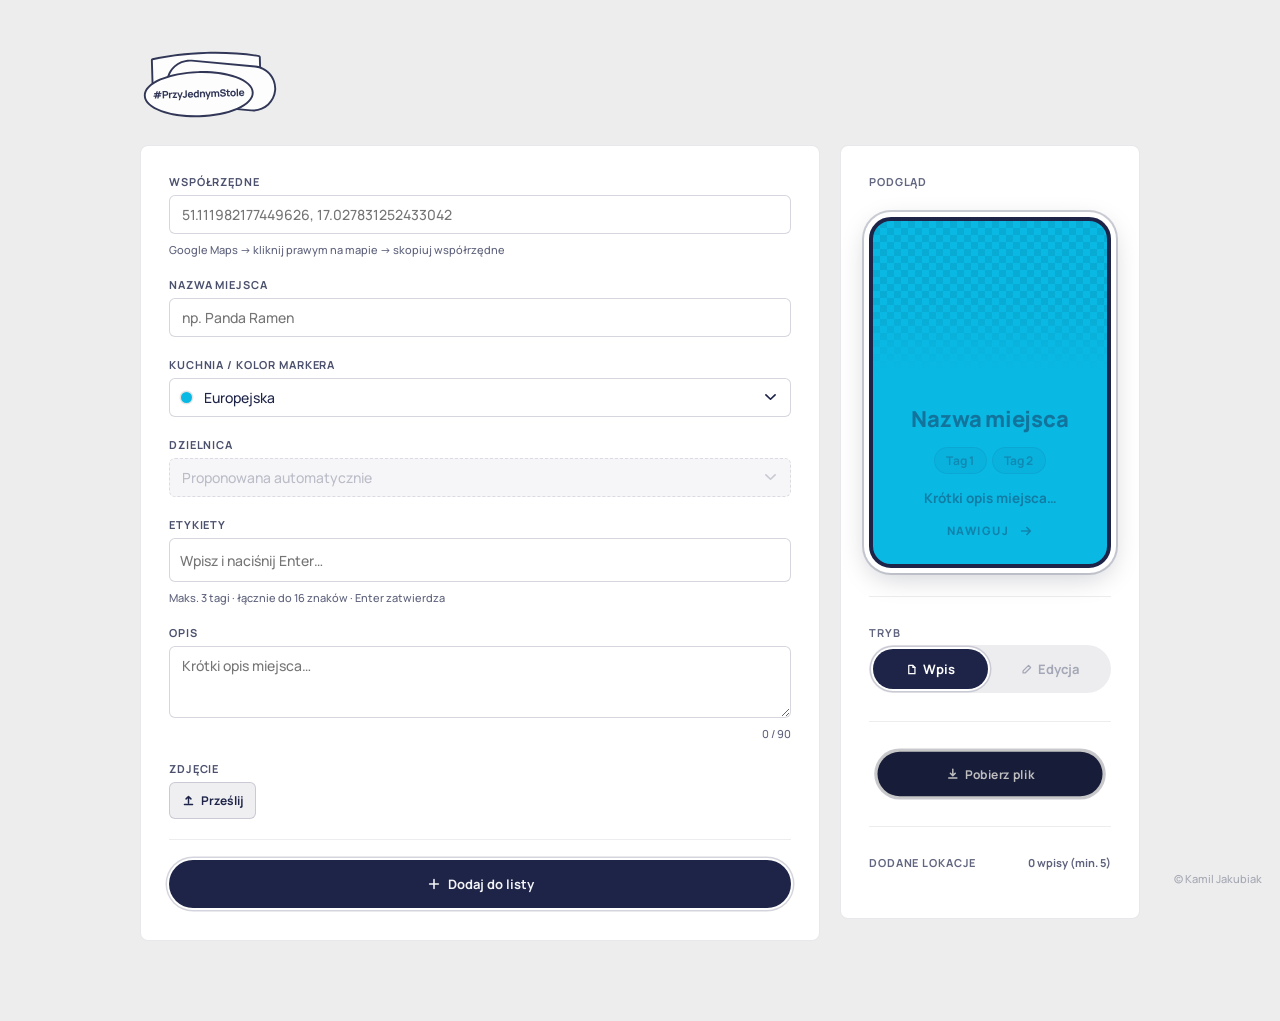
==== form/index.html @ 9a4df2ab "Add files via upload" ====
<!DOCTYPE html>
<html lang="pl">
<head>
  <meta charset="UTF-8">
  <meta name="viewport" content="width=device-width, initial-scale=1.0">
  <title>Dodaj lokalizację</title>
  <link rel="preconnect" href="https://fonts.googleapis.com">
  <link rel="preconnect" href="https://fonts.gstatic.com" crossorigin>
  <link href="https://fonts.googleapis.com/css2?family=Manrope:wght@400;500;700;800&display=swap" rel="stylesheet">
  <link rel="stylesheet" href="../site/css/buttons.css">
  <link rel="stylesheet" href="css/form.css">
</head>
<body>

<header class="page-header">
  <img src="../assets/Asset 12.svg" class="page-logo" alt="#PrzyJednymStole">
</header>

<div class="layout">

  <!-- Form -->
  <div class="card card-form">

    <!-- Coords (single field, Google Maps paste) -->
    <div class="field">
      <label>Współrzędne</label>
      <input type="text" id="f-coords" placeholder="51.111982177449626, 17.027831252433042" autocomplete="off">
      <span class="hint">Google Maps → kliknij prawym na mapie → skopiuj współrzędne</span>
    </div>

    <!-- Title -->
    <div class="field">
      <label>Nazwa miejsca</label>
      <input type="text" id="f-title" placeholder="np. Panda Ramen">
    </div>

    <!-- Cuisine -->
    <div class="field">
      <label>Kuchnia / kolor markera</label>
      <div class="cuisine-select-wrap">
        <span class="cuisine-swatch" id="cuisine-swatch"></span>
        <select id="f-cuisine">
          <option value="EU">Europejska</option>
          <option value="EA">Azjatycka</option>
          <option value="IN">Indyjska</option>
          <option value="LA">Latynoska</option>
          <option value="ME">Arabska</option>
          <option value="AF">Afrykańska</option>
        </select>
      </div>
    </div>

    <!-- District (auto-detected, then overridable) -->
    <div class="field">
      <label>Dzielnica</label>
      <select id="district-display" disabled>
        <option value="" disabled selected hidden>Proponowana automatycznie</option>
        <option value="stare_miasto">Stare Miasto</option>
        <option value="srodmiescie">Śródmieście</option>
        <option value="krzyki">Krzyki</option>
        <option value="fabryczna">Fabryczna</option>
        <option value="psie_pole">Psie Pole</option>
      </select>
    </div>

    <!-- Labels / tags -->
    <div class="field">
      <label>Etykiety</label>
      <div class="tags-wrap" id="tags-wrap">
        <input class="tags-input" id="tags-input" placeholder="Wpisz i naciśnij Enter…">
      </div>
      <span class="hint" id="tags-budget-hint">Maks. 3 tagi · łącznie do 16 znaków · Enter zatwierdza</span>
    </div>

    <!-- Description -->
    <div class="field">
      <label>Opis</label>
      <textarea id="f-details" maxlength="90" placeholder="Krótki opis miejsca…"></textarea>
      <span class="char-counter" id="char-counter">0 / 90</span>
    </div>

    <!-- Image -->
    <div class="field">
      <label>Zdjęcie</label>
      <label class="upload-label" for="f-image-file">
        <svg viewBox="0 0 16 16" fill="none" width="13" height="13" aria-hidden="true">
          <path d="M8 11V3M5 6l3-3 3 3M3 13h10" stroke="currentColor" stroke-width="1.8" stroke-linecap="round" stroke-linejoin="round"/>
        </svg>
        Prześlij
      </label>
      <input type="file" id="f-image-file" accept="image/*" style="display:none" tabindex="-1">
    </div>

    <input type="hidden" id="f-image">

    <div class="divider"></div>

    <button class="bar-btn bar-btn-wide" id="add-btn">
      <svg viewBox="0 0 16 16" fill="none" width="14" height="14" aria-hidden="true">
        <path d="M8 3v10M3 8h10" stroke="currentColor" stroke-width="1.8" stroke-linecap="round"/>
      </svg>
      Dodaj do listy
    </button>

  </div>

  <!-- Queue + Preview -->
  <div class="card card-queue">

    <!-- Live popup preview -->
    <div class="preview-section">
      <span class="queue-title">Podgląd</span>
      <div class="preview-card" id="preview-card">
        <div class="preview-img-wrap">
          <img id="preview-img" class="preview-img-el" src="" alt="" style="display:none">
          <div class="preview-img-ph" id="preview-img-ph"></div>
        </div>
        <div class="preview-body">
          <div class="preview-title" id="preview-title">Nazwa miejsca</div>
          <div class="preview-labels" id="preview-labels"></div>
          <p class="preview-details" id="preview-details"></p>
          <a id="preview-nav" class="preview-nav" target="_blank" rel="noopener">
            Nawiguj
            <svg class="preview-nav-arrow" viewBox="0 0 16 16" fill="none" width="14" height="14" aria-hidden="true">
              <path d="M3 8h10M9 4l4 4-4 4" stroke="currentColor" stroke-width="1.8" stroke-linecap="round" stroke-linejoin="round"/>
            </svg>
          </a>
        </div>
      </div>
    </div>

    <div class="divider"></div>

    <div>
      <span class="queue-title" style="display:block;margin-bottom:5px">Tryb</span>
      <div class="mode-switch">
        <button class="mode-btn mode-btn--active" id="mode-add">
          <svg viewBox="0 0 16 16" fill="none" width="11" height="11" aria-hidden="true"><path d="M4 2h6l3 3v9H4V2z" stroke="currentColor" stroke-width="1.8" stroke-linecap="round" stroke-linejoin="round"/><path d="M10 2v3h3" stroke="currentColor" stroke-width="1.8" stroke-linecap="round" stroke-linejoin="round"/></svg>
          Wpis
        </button>
        <button class="mode-btn" id="mode-edit">
          <svg viewBox="0 0 16 16" fill="none" width="11" height="11" aria-hidden="true"><path d="M11 2l3 3-8 8H3v-3l8-8z" stroke="currentColor" stroke-width="1.8" stroke-linecap="round" stroke-linejoin="round"/></svg>
          Edycja
        </button>
      </div>
    </div>

    <div class="divider"></div>

    <button class="bar-btn bar-btn-wide bar-btn-rainbow bar-btn-disabled" id="download-btn">
      <svg viewBox="0 0 16 16" fill="none" width="14" height="14" aria-hidden="true">
        <path d="M8 2v8M5 7l3 3 3-3M3 13h10" stroke="currentColor" stroke-width="1.8" stroke-linecap="round" stroke-linejoin="round"/>
      </svg>
      Pobierz plik
    </button>

    <div class="divider"></div>

    <div style="display:flex;flex-direction:column;gap:16px;">
      <div style="display:flex;align-items:center;justify-content:space-between;gap:8px;">
        <span class="queue-title">Dodane lokacje</span>
        <span class="queue-count" id="queue-count">0 wpisów</span>
      </div>
      <div id="queue-list">
        <div id="queue-empty" style="display:none"></div>
      </div>
    </div>


  </div>

</div>

<p class="page-footer">© Kamil Jakubiak</p>

<div class="toast" id="toast"></div>

<script src="../site/js/nbspify.js"></script>
<script>

const CUISINE_COLORS = { EU: '#09b8e3', EA: '#e30615', IN: '#ff931e', LA: '#30a533', ME: '#fdcd14', AF: '#ab539a' };

const TAGS_BUDGET = 16; // total chars across all tags combined

function updateTagsBudget() {
  const hint = document.getElementById('tags-budget-hint');
  if (!hint) return;
  if (tags.length >= 3) {
    hint.textContent = 'Osiągnięto limit 3 tagów';
    return;
  }
  const used = tags.reduce((s, t) => s + t.length, 0);
  const rem  = TAGS_BUDGET - used;
  if (tags.length === 0) {
    hint.textContent = 'Maks. 3 tagi · łącznie do ' + TAGS_BUDGET + ' znaków · Enter zatwierdza';
  } else {
    hint.textContent = 'Pozostało ' + Math.max(0, rem) + ' znaków';
  }
}
const MARKER_TEXT   = { '#fdcd14': '#1e2448', '#ff931e': '#1e2448', '#09b8e3': '#1e2448', '#30a533': '#fdcd14', '#e30615': '#fdcd14', '#ab539a': '#fdcd14' };
const SECTION_LABELS = { stare_miasto: 'Stare Miasto', srodmiescie: 'Śródmieście', krzyki: 'Krzyki', fabryczna: 'Fabryczna', psie_pole: 'Psie Pole' };

const cuisineSelect = document.getElementById('f-cuisine');
const cuisineSwatch = document.getElementById('cuisine-swatch');
function updateSwatch() { cuisineSwatch.style.background = CUISINE_COLORS[cuisineSelect.value] || ''; }
cuisineSelect.addEventListener('change', () => { updateSwatch(); updatePreview(); });
updateSwatch();

function downloadFile(filename, content) {
  const blob = new Blob([content], { type: 'text/javascript;charset=utf-8' });
  const url  = URL.createObjectURL(blob);
  const a    = document.createElement('a');
  a.href     = url;
  a.download = filename;
  a.click();
  URL.revokeObjectURL(url);
}

// -- Parse "lat, lng" string → [lat, lng] or null --
function parseCoords(raw) {
  const parts = raw.trim().split(/[\s,]+/);
  if (parts.length < 2) return null;
  const lat = parseFloat(parts[0]);
  const lng = parseFloat(parts[1]);
  if (isNaN(lat) || isNaN(lng)) return null;
  if (lat < 49 || lat > 55 || lng < 14 || lng > 24) return null; // sanity check: Poland bounds
  return [lat, lng];
}

// -- Auto-detect Wrocław district from coordinates --
function detectDistrict(lat, lng) {
  if (lng < 17.010 && lat < 51.120) return 'fabryczna';
  if (lat >= 51.118)                return 'psie_pole';
  if (lat >= 51.090)                return 'stare_miasto';
  if (lat >= 51.058)                return 'srodmiescie';
  return 'krzyki';
}

// -- Live coords → district display + nav preview --
const coordsInput     = document.getElementById('f-coords');
const districtDisplay = document.getElementById('district-display');
const titleInput      = document.getElementById('f-title');
const imageInput      = document.getElementById('f-image');
const imgFileInput    = document.getElementById('f-image-file');

coordsInput.addEventListener('input', () => {
  const coords = parseCoords(coordsInput.value);
  if (coords) {
    const [lat, lng] = coords;
    districtDisplay.value    = detectDistrict(lat, lng);
    districtDisplay.disabled = false;
  } else {
    districtDisplay.value    = '';
    districtDisplay.disabled = true;
  }
  updatePreview();
});

// -- Image: file upload → resize → preview card --
function setImage(src) {
  imageInput.value = src;
  updatePreview();
}

imgFileInput.addEventListener('change', () => {
  const file = imgFileInput.files[0];
  if (!file) return;
  const objUrl = URL.createObjectURL(file);
  const img = new Image();
  img.onload = () => {
    const MAX_W = 600, MAX_H = 400;
    let w = img.width, h = img.height;
    const ratio = Math.min(MAX_W / w, MAX_H / h, 1);
    w = Math.round(w * ratio);
    h = Math.round(h * ratio);
    const canvas = document.createElement('canvas');
    canvas.width = w; canvas.height = h;
    canvas.getContext('2d').drawImage(img, 0, 0, w, h);
    URL.revokeObjectURL(objUrl);
    setImage(canvas.toDataURL('image/jpeg', 0.72));
  };
  img.src = objUrl;
});

// -- Live popup card preview --
function updatePreview() {
  const card      = document.getElementById('preview-card');
  const src       = imageInput.value;
  const titleText = titleInput.value.trim();
  const detText   = detailsEl.value.trim();

  // Apply cuisine card colors (matches map.js openPopup logic)
  const cardColor = CUISINE_COLORS[cuisineSelect.value] || '#ffffff';
  const cardText  = MARKER_TEXT[cardColor] || '#1e2448';
  const r = parseInt(cardColor.slice(1, 3), 16);
  const g = parseInt(cardColor.slice(3, 5), 16);
  const b = parseInt(cardColor.slice(5, 7), 16);
  card.style.setProperty('--card-color',     cardColor);
  card.style.setProperty('--card-color-rgb', `${r},${g},${b}`);
  card.style.setProperty('--card-text',      cardText);

  // Image / placeholder
  const imgEl = document.getElementById('preview-img');
  const phEl  = document.getElementById('preview-img-ph');
  if (src) {
    imgEl.src = src;
    imgEl.style.display = '';
    phEl.style.display  = 'none';
  } else {
    imgEl.src = '';
    imgEl.style.display = 'none';
    phEl.style.display  = '';
  }

  // Title
  const titleEl = document.getElementById('preview-title');
  titleEl.textContent   = titleText ? nbspify(titleText) : 'Nazwa miejsca';
  titleEl.style.opacity = titleText ? '1' : '0.45';

  // Description
  const detEl = document.getElementById('preview-details');
  detEl.textContent   = detText ? nbspify(detText) : 'Krótki opis miejsca…';
  detEl.style.opacity = detText ? '1' : '0.4';

  // Labels — real tags or placeholder chips
  const labelsEl = document.getElementById('preview-labels');
  labelsEl.innerHTML = '';
  updateTagsBudget();
  if (tags.length > 0) {
    tags.forEach(t => {
      const chip = document.createElement('span');
      chip.className = 'preview-label';
      chip.textContent = t;
      labelsEl.appendChild(chip);
    });
  } else {
    ['Tag 1', 'Tag 2'].forEach(t => {
      const chip = document.createElement('span');
      chip.className = 'preview-label preview-label-ph';
      chip.textContent = t;
      labelsEl.appendChild(chip);
    });
  }

  // Nawiguj link — active only when coords are valid
  const navEl  = document.getElementById('preview-nav');
  const coords = parseCoords(coordsInput.value);
  if (coords) {
    navEl.href = 'https://www.google.com/maps/dir/?api=1&destination=' + coords[0] + ',' + coords[1];
    navEl.classList.add('active');
  } else {
    navEl.removeAttribute('href');
    navEl.classList.remove('active');
  }
}

// -- Opis character counter --
const detailsEl = document.getElementById('f-details');
const counterEl = document.getElementById('char-counter');

detailsEl.addEventListener('input', () => {
  const len = detailsEl.value.length;
  counterEl.textContent = len + ' / 90';
  counterEl.className = 'char-counter' + (len >= 90 ? ' at-limit' : len >= 75 ? ' near-limit' : '');
  updatePreview();
});

titleInput.addEventListener('input', updatePreview);

// -- New entries added this session --
const newEntries = [];
let editingIndex = null;
let mode = 'add';

document.getElementById('mode-add').addEventListener('click', () => {
  if (mode === 'add') return;
  mode = 'add';
  document.getElementById('mode-add').classList.add('mode-btn--active');
  document.getElementById('mode-edit').classList.remove('mode-btn--active');
  editingIndex = null;
  resetForm();
  renderQueue();
});

document.getElementById('mode-edit').addEventListener('click', () => {
  if (mode === 'edit') return;
  mode = 'edit';
  document.getElementById('mode-edit').classList.add('mode-btn--active');
  document.getElementById('mode-add').classList.remove('mode-btn--active');
  editingIndex = null;
  resetForm();
  renderQueue();
  if (newEntries.length > 0) loadEntryForEdit(0);
});

// -- Tags --
const tags      = [];
const tagsInput = document.getElementById('tags-input');
const tagsWrap  = document.getElementById('tags-wrap');

tagsWrap.addEventListener('click', () => tagsInput.focus());

tagsInput.addEventListener('keydown', e => {
  if ((e.key === 'Enter' || e.key === ',') && tagsInput.value.trim()) {
    e.preventDefault();
    addTag(tagsInput.value.trim().replace(/,$/, ''));
    tagsInput.value = '';
  }
  if (e.key === 'Backspace' && tagsInput.value === '' && tags.length) {
    removeTag(tags.length - 1);
  }
});

tagsInput.addEventListener('input', () => {
  if (tagsInput.value.endsWith(',') && tagsInput.value.trim().length > 1) {
    addTag(tagsInput.value.replace(/,$/, '').trim());
    tagsInput.value = '';
  }
});

function addTag(text) {
  if (!text || tags.includes(text)) return;
  if (tags.length >= 3) { showToast('Maks. 3 tagi', true); return; }
  const used = tags.reduce((s, t) => s + t.length, 0);
  if (used + text.length > TAGS_BUDGET) {
    showToast('Tag za długi – pozostało ' + Math.max(0, TAGS_BUDGET - used) + ' znaków', true);
    return;
  }
  tags.push(text);
  const chip = document.createElement('span');
  chip.className = 'tag';
  chip.innerHTML = `${escHtml(text)}<button class="tag-remove" type="button" aria-label="Usuń">×</button>`;
  chip.querySelector('.tag-remove').addEventListener('click', () => {
    const idx = tags.indexOf(text);
    if (idx !== -1) removeTag(idx);
  });
  tagsWrap.insertBefore(chip, tagsInput);
  updatePreview();
}

function removeTag(idx) {
  tags.splice(idx, 1);
  tagsWrap.querySelectorAll('.tag').forEach(el => el.remove());
  const copy = [...tags];
  tags.length = 0;
  copy.forEach(t => addTag(t));
  updatePreview();
}

// -- Add to queue --
document.getElementById('add-btn').addEventListener('click', () => {
  const title  = document.getElementById('f-title').value.trim();
  const coords = parseCoords(coordsInput.value);

  if (!title)  { showToast('Podaj nazwę miejsca', true); return; }
  if (!coords) { showToast('Podaj poprawne współrzędne', true); return; }

  const [lat, lng] = coords;
  const section    = districtDisplay.value;
  if (!section) { showToast('Wybierz dzielnicę', true); return; }

  const image = document.getElementById('f-image').value.trim();
  if (!image) { showToast('Dodaj zdjęcie miejsca', true); return; }
  const nav   = 'https://www.google.com/maps/dir/?api=1&destination=' + lat + ',' + lng;

  const entry = {
    title,
    coords: [lat, lng],
    section,
    cuisine: document.getElementById('f-cuisine').value,
    image,
    details: detailsEl.value.trim(),
    labels: [...tags],
    nav,
  };

  if (editingIndex !== null) {
    newEntries[editingIndex] = entry;
    showToast('Zaktualizowano: ' + title, false, true);
  } else if (mode === 'edit') {
    showToast('Wybierz wpis z listy', true);
    return;
  } else {
    newEntries.push(entry);
    showToast('Dodano: ' + title);
  }
  renderQueue();
  resetForm();
});

function loadEntryForEdit(i) {
  if (editingIndex === i) return;
  const e = newEntries[i];
  editingIndex = i;

  document.getElementById('f-title').value = e.title;
  coordsInput.value = e.coords[0] + ', ' + e.coords[1];
  districtDisplay.value    = e.section;
  districtDisplay.disabled = false;
  document.getElementById('f-cuisine').value = e.cuisine;
  detailsEl.value = e.details;
  const len = e.details.length;
  counterEl.textContent = len + ' / 90';
  counterEl.className = 'char-counter' + (len >= 90 ? ' at-limit' : len >= 75 ? ' near-limit' : '');

  tags.length = 0;
  tagsWrap.querySelectorAll('.tag').forEach(el => el.remove());
  e.labels.forEach(t => addTag(t));

  setImage(e.image);
  updateSwatch();
  updatePreview();
  renderQueue();
  const addBtn = document.getElementById('add-btn');
  addBtn.classList.remove('bar-btn-disabled');
  addBtn.innerHTML = '<svg viewBox="0 0 16 16" fill="none" width="14" height="14" aria-hidden="true" style="vertical-align:-2px"><path d="M11 2l3 3-8 8H3v-3l8-8z" stroke="currentColor" stroke-width="1.8" stroke-linecap="round" stroke-linejoin="round"/></svg> Zaktualizuj';
}

function renderQueue() {
  const list  = document.getElementById('queue-list');
  const empty = document.getElementById('queue-empty');
  const n = newEntries.length;
  const label = n === 1 ? 'wpis' : n < 5 ? 'wpisy' : 'wpisów';
  document.getElementById('queue-count').textContent = n < 5 ? n + ' ' + label + ' (min. 5)' : n + ' ' + label;
  document.getElementById('download-btn').classList.toggle('bar-btn-disabled', n < 5);

  list.querySelectorAll('.queue-item').forEach(el => el.remove());

  newEntries.forEach((e, i) => {
    const item = document.createElement('div');
    const selectable = mode === 'edit';
    item.className = 'queue-item'
      + (i === editingIndex ? ' queue-item--editing' : '')
      + (selectable ? ' queue-item--selectable' : '');
    item.innerHTML = `
      <span class="queue-dot" style="background:${CUISINE_COLORS[e.cuisine]}"></span>
      <div class="queue-name">${escHtml(e.title)}</div>
      <button class="queue-remove" aria-label="Usuń">×</button>
    `;
    if (selectable) {
      item.addEventListener('click', ev => {
        if (ev.target.closest('.queue-remove')) return;
        loadEntryForEdit(i);
      });
    }
    item.querySelector('.queue-remove').addEventListener('click', () => {
      if (editingIndex === i) { editingIndex = null; resetForm(); }
      else if (editingIndex !== null && editingIndex > i) { editingIndex--; }
      newEntries.splice(i, 1);
      renderQueue();
    });
    list.appendChild(item);
  });
}

// -- Download submission file --
document.getElementById('download-btn').addEventListener('click', () => {
  if (newEntries.length < 5) { showToast('Wymagane minimum 5 wpisów (masz ' + newEntries.length + ')', true); return; }

  const date     = new Date().toISOString().slice(0, 10).replace(/-/g, '');
  const rand     = Math.random().toString(36).slice(2, 6);
  const filename = 'form-data-' + date + '-' + rand + '.js';
  const now      = new Date().toISOString().slice(0, 10);
  const count    = newEntries.length;

  let out = '// ' + filename + '\n';
  out += '// ' + count + ' lokalizacj' + (count === 1 ? 'a' : count < 5 ? 'e' : 'i') + ' · ' + now + '\n\n';
  newEntries.forEach(e => {
    const labStr = e.labels.map(l => '\'' + l.replace(/\\/g,'\\\\').replace(/'/g,"\\'") + '\'').join(', ');
    out += 'upsertLocation({\n';
    out += '  title:   \'' + e.title.replace(/\\/g,'\\\\').replace(/'/g,"\\'")   + '\',\n';
    out += '  coords:  [' + e.coords[0] + ', ' + e.coords[1] + '],\n';
    out += '  section: \'' + e.section   + '\',\n';
    out += '  cuisine: \'' + e.cuisine   + '\',\n';
    out += '  image:   \'' + e.image.replace(/\\/g,'\\\\').replace(/'/g,"\\'")   + '\',\n';
    out += '  details: \'' + e.details.replace(/\\/g,'\\\\').replace(/'/g,"\\'") + '\',\n';
    out += '  labels:  [' + labStr + '],\n';
    if (e.nav) out += '  nav:     \'' + e.nav.replace(/\\/g,'\\\\').replace(/'/g,"\\'") + '\',\n';
    out += '});\n\n';
  });

  downloadFile(filename, out);

  showToast('Pobrano ' + filename, false, true);
});

// -- Reset form --
function resetForm() {
  editingIndex = null;
  const addBtn = document.getElementById('add-btn');
  if (mode === 'edit') {
    addBtn.innerHTML = '<svg viewBox="0 0 16 16" fill="none" width="14" height="14" aria-hidden="true" style="vertical-align:-2px"><path d="M11 2l3 3-8 8H3v-3l8-8z" stroke="currentColor" stroke-width="1.8" stroke-linecap="round" stroke-linejoin="round"/></svg> Zaktualizuj';
    addBtn.classList.add('bar-btn-disabled');
  } else {
    addBtn.innerHTML = '<svg viewBox="0 0 16 16" fill="none" width="14" height="14" aria-hidden="true" style="vertical-align:-2px"><path d="M8 3v10M3 8h10" stroke="currentColor" stroke-width="1.8" stroke-linecap="round"/></svg> Dodaj do listy';
    addBtn.classList.remove('bar-btn-disabled');
  }
  document.getElementById('f-title').value = '';
  coordsInput.value = '';
  districtDisplay.value    = '';
  districtDisplay.disabled = true;
  detailsEl.value = '';
  counterEl.textContent = '0 / 90';
  counterEl.className = 'char-counter';
  imgFileInput.value = '';
  setImage('');
  tags.length = 0;
  tagsWrap.querySelectorAll('.tag').forEach(el => el.remove());
  document.getElementById('f-cuisine').value = 'EU';
  updateSwatch();
  updatePreview();
}

// -- Toast --
function showToast(msg, isErr = false, isOk = false) {
  const t = document.getElementById('toast');
  t.textContent = msg;
  t.className = 'toast show' + (isErr ? ' err' : isOk ? ' ok' : '');
  clearTimeout(t._timer);
  t._timer = setTimeout(() => { t.className = 'toast'; }, 3000);
}

function escHtml(s) {
  return s.replace(/&/g,'&amp;').replace(/</g,'&lt;').replace(/>/g,'&gt;').replace(/"/g,'&quot;');
}

renderQueue();
updatePreview();
</script>
</body>
</html>
---- site/css/buttons.css ----
/* ── Shared button system (map + form) ──────────────── */

@property --rng-deg {
  syntax: '<angle>';
  inherits: false;
  initial-value: 0deg;
}

@keyframes ring-spin {
  to { --rng-deg: 360deg; }
}

.bar-btn {
  width: 48px;
  height: 48px;
  border-radius: 50%;
  color: rgba(255,255,255,0.95);
  font-size: 22px;
  font-weight: 300;
  font-family: inherit;
  cursor: pointer;
  display: flex;
  align-items: center;
  justify-content: center;
  gap: 7px;
  flex-shrink: 0;
  background: #1e2448;
  border: none;
  box-shadow: 0 0 0 2px #ffffff, 0 0 0 3.5px rgba(143,146,164,0.38);
  transition: filter 0.2s ease, transform 0.5s cubic-bezier(0.34,1.56,0.64,1);
}

.bar-btn:hover { transform: scale(1.1); }

.bar-btn.is-pressed {
  filter: brightness(0.88);
  transform: scale(0.95);
  transition: filter 0.08s ease-out, transform 0.08s ease-out;
}

.bar-btn-wide {
  width: auto;
  border-radius: 100px;
  padding: 0 22px;
  font-size: 13px;
  font-weight: 700;
}

/* ── Rainbow hover button ───────────────────────────── */
/* Ring is a ::after pseudo-element so the button's box model is identical
   to a plain bar-btn-wide — no border, no box-sizing difference. */
.bar-btn-rainbow {
  position: relative;
  transition: color 0.35s ease, box-shadow 0.35s ease,
              filter 0.2s ease, transform 0.5s cubic-bezier(0.34,1.56,0.64,1);
}

/* Always-spinning ring overlay (opacity:0 at rest → no snap-to-0 on hover). */
.bar-btn-rainbow::after {
  content: '';
  position: absolute;
  inset: 0;
  border-radius: inherit;
  padding: 3px;
  background: conic-gradient(from var(--rng-deg),
    #AB539A, #E30615, #F08000, #FDCD14, #30A533, #09B8E3, #027BC2, #AB539A 360deg);
  -webkit-mask: linear-gradient(#fff 0 0) content-box, linear-gradient(#fff 0 0);
  -webkit-mask-composite: xor;
  mask: linear-gradient(#fff 0 0) content-box, linear-gradient(#fff 0 0);
  mask-composite: exclude;
  pointer-events: none;
  opacity: 0;
  animation: ring-spin 5s linear infinite;
  transition: opacity 0.35s ease;
}

.random-content {
  display: flex;
  align-items: center;
  gap: 8px;
}

.bar-btn-rainbow:not(.bar-btn-disabled):hover {
  color: #1e2448;
  box-shadow: none;
  background: #ffffff;
}

.bar-btn-rainbow:not(.bar-btn-disabled):hover::after {
  opacity: 1;
}

/* ── No hover scale / no rainbow on touch devices or narrow screens ── */
@media (max-width: 760px), (hover: none), (pointer: coarse) {
  .bar-btn:hover { transform: none; }

  .bar-btn-rainbow {
    animation: none;
  }

  .bar-btn-rainbow::after {
    display: none;
  }

  .bar-btn-rainbow:not(.bar-btn-disabled):hover {
    color: rgba(255, 255, 255, 0.95);
    background: #1e2448;
    box-shadow: 0 0 0 2px #ffffff, 0 0 0 3.5px rgba(143, 146, 164, 0.38);
  }
}

/* ── Disabled state (zoom limits, download min-entries) */
.bar-btn-disabled,
.zoom-disabled {
  transform: scale(0.93);
  filter: brightness(0.78);
  cursor: default;
  pointer-events: none;
  transition: transform 0.45s cubic-bezier(0.34,1.56,0.64,1), filter 0.2s ease;
}
---- form/css/form.css ----
*, *::before, *::after { box-sizing: border-box; margin: 0; padding: 0; }

.page-header {
  width: 100%;
  max-width: 1000px;
  margin-bottom: 24px;
}

.page-logo {
  display: block;
  width: 140px;
  opacity: 0.9;
}

.page-footer {
  position: fixed;
  bottom: 14px;
  right: 18px;
  font-size: 11px;
  font-weight: 500;
  color: rgba(30,36,72,0.35);
}

body {
  font-family: 'Manrope', sans-serif;
  background: #ededed;
  color: #1e2448;
  min-height: 100vh;
  display: flex;
  flex-direction: column;
  align-items: center;
  padding: 48px 20px 80px;
}

h1 {
  font-size: 22px;
  font-weight: 800;
  letter-spacing: -0.01em;
  margin-bottom: 6px;
  color: #1e2448;
}

.subtitle {
  font-size: 12px;
  color: rgba(30,36,72,0.5);
  margin-bottom: 36px;
  text-align: center;
  line-height: 1.6;
}

.layout {
  display: flex;
  gap: 20px;
  width: 100%;
  max-width: 1000px;
  align-items: flex-start;
}

.card {
  background: #ffffff;
  border-radius: 8px;
  padding: 28px 28px 32px;
  display: flex;
  flex-direction: column;
  gap: 20px;
  border: 1px solid rgba(30,36,72,0.1);
}

.card-form  { flex: 1; min-width: 0; }
.card-queue { width: 300px; flex-shrink: 0; gap: 28px; }

@media (max-width: 760px) {
  .layout     { flex-direction: column; }
  .card-form  { width: 100%; }
  .card-queue { width: 100%; }

  .preview-card {
    max-width: 244px;
    margin-left: auto;
    margin-right: auto;
  }

  .page-footer {
    position: static;
    margin-top: 24px;
    text-align: right;
  }
}

@media (max-width: 760px), (hover: none), (pointer: coarse) {
  .preview-nav:hover { transform: none; }
}

@media (max-width: 600px) {
  body {
    padding: 28px 14px 32px;
  }

  .card {
    padding: 20px 18px 24px;
  }

  /* Keep the preview card the same width as the real map card */
  .preview-card {
    max-width: 244px;
    margin-left: auto;
    margin-right: auto;
  }

  .row-2 {
    grid-template-columns: 1fr;
  }

  .page-footer {
    position: static;
    margin-top: 24px;
    text-align: right;
  }
}

.field {
  display: flex;
  flex-direction: column;
  gap: 6px;
}

label {
  font-size: 11px;
  font-weight: 700;
  text-transform: uppercase;
  letter-spacing: 0.08em;
  color: rgba(30,36,72,0.8);
}

input[type="text"],
input[type="number"],
textarea {
  background: #ffffff;
  border: 1px solid rgba(30,36,72,0.18);
  border-radius: 6px;
  color: #1e2448;
  font-family: inherit;
  font-size: 14px;
  font-weight: 500;
  padding: 9px 12px;
  outline: none;
  transition: border-color 0.15s ease;
  width: 100%;
}

select {
  appearance: none;
  -webkit-appearance: none;
  background-color: #ffffff;
  background-image: url("data:image/svg+xml,%3Csvg xmlns='http://www.w3.org/2000/svg' viewBox='0 0 12 8' fill='none'%3E%3Cpath d='M1 1l5 5 5-5' stroke='%231e2448' stroke-width='1.8' stroke-linecap='round' stroke-linejoin='round'/%3E%3C/svg%3E");
  background-repeat: no-repeat;
  background-position: right 14px center;
  background-size: 11px;
  border: 1px solid rgba(30,36,72,0.18);
  border-radius: 6px;
  color: #1e2448;
  font-family: inherit;
  font-size: 14px;
  font-weight: 500;
  padding: 9px 36px 9px 12px;
  outline: none;
  transition: border-color 0.15s ease;
  width: 100%;
}

input:focus, textarea:focus, select:focus {
  border-color: #1e2448;
}

select:disabled {
  background-color: rgba(30,36,72,0.05);
  background-image: url("data:image/svg+xml,%3Csvg xmlns='http://www.w3.org/2000/svg' viewBox='0 0 12 8' fill='none'%3E%3Cpath d='M1 1l5 5 5-5' stroke='%231e2448' stroke-width='1.8' stroke-linecap='round' stroke-linejoin='round' opacity='0.3'/%3E%3C/svg%3E");
  border-style: dashed;
  color: rgba(30,36,72,0.4);
  cursor: not-allowed;
}

textarea { resize: vertical; min-height: 72px; }
select option { background: #ffffff; }

.row-2 {
  display: grid;
  grid-template-columns: 1fr 1fr;
  gap: 12px;
}


.tags-wrap {
  display: flex;
  flex-wrap: wrap;
  gap: 6px;
  background: #ffffff;
  border: 1px solid rgba(30,36,72,0.18);
  border-radius: 6px;
  padding: 8px 10px;
  min-height: 44px;
  cursor: text;
  transition: border-color 0.15s ease;
}

.tags-wrap:focus-within { border-color: #1e2448; }

.tag {
  display: flex;
  align-items: center;
  gap: 5px;
  background: rgba(30,36,72,0.08);
  border-radius: 100px;
  padding: 3px 10px;
  font-size: 12px;
  font-weight: 700;
  color: #1e2448;
}

.tag-remove {
  cursor: pointer;
  opacity: 0.5;
  font-size: 14px;
  line-height: 1;
  background: none;
  border: none;
  color: inherit;
  padding: 0;
  display: flex;
  align-items: center;
}

.tag-remove:hover { opacity: 1; }

.tags-input {
  background: none;
  border: none;
  color: #1e2448;
  font-family: inherit;
  font-size: 14px;
  font-weight: 500;
  outline: none;
  min-width: 80px;
  flex: 1;
}

.cuisine-select-wrap {
  position: relative;
  display: flex;
  align-items: center;
}

.cuisine-select-wrap select {
  padding-left: 34px;
}

.cuisine-swatch {
  position: absolute;
  left: 12px;
  width: 11px;
  height: 11px;
  border-radius: 50%;
  pointer-events: none;
  flex-shrink: 0;
  z-index: 1;
  box-shadow: 0 0 0 1.5px rgba(0,0,0,0.1);
}

.hint {
  font-size: 11px;
  font-weight: 500;
  color: rgba(30,36,72,0.72);
  margin-top: 2px;
}


.upload-label {
  display: inline-flex;
  align-items: center;
  gap: 6px;
  background: rgba(30,36,72,0.07);
  border: 1px solid rgba(30,36,72,0.18);
  border-radius: 6px;
  color: #1e2448;
  font-family: inherit;
  font-size: 12px;
  font-weight: 700;
  text-transform: none;
  letter-spacing: 0;
  padding: 9px 12px;
  cursor: pointer;
  white-space: nowrap;
  transition: background 0.15s ease;
  align-self: flex-start;
}

.upload-label:hover { background: rgba(30,36,72,0.13); }

.preview-section {
  display: flex;
  flex-direction: column;
  gap: 28px;
}

/* ── Popup preview card ─────────────────────────────── */
.preview-card {
  width: 100%;
  background: var(--card-color, #ffffff);
  color: var(--card-text, #1e2448);
  border-radius: 22px;
  border: 4px solid #1e2448;
  overflow: hidden;
  box-shadow: 0 0 0 5px #ffffff,
              0 0 0 7px rgba(143,146,164,0.45),
              0 8px 28px rgba(8,12,35,0.22);
  display: flex;
  flex-direction: column;
}

.preview-img-wrap {
  position: relative;
  width: 100%;
  height: 165px;
  flex-shrink: 0;
}

.preview-img-el {
  display: block;
  width: 100%;
  height: 100%;
  object-fit: cover;
}

.preview-img-wrap::after {
  content: '';
  position: absolute;
  inset: 0;
  background: linear-gradient(to bottom,
    rgba(var(--card-color-rgb, 255,255,255), 0)    0%,
    rgba(var(--card-color-rgb, 255,255,255), 0)   48%,
    rgba(var(--card-color-rgb, 255,255,255), 0.25) 62%,
    rgba(var(--card-color-rgb, 255,255,255), 0.7)  78%,
    rgba(var(--card-color-rgb, 255,255,255), 1)    91%,
    rgba(var(--card-color-rgb, 255,255,255), 1)   100%);
  pointer-events: none;
}

.preview-img-ph {
  width: 100%;
  height: 100%;
  background-image:
    linear-gradient(45deg, rgba(0,0,0,0.07) 25%, transparent 25%),
    linear-gradient(-45deg, rgba(0,0,0,0.07) 25%, transparent 25%),
    linear-gradient(45deg, transparent 75%, rgba(0,0,0,0.07) 75%),
    linear-gradient(-45deg, transparent 75%, rgba(0,0,0,0.07) 75%);
  background-size: 14px 14px;
  background-position: 0 0, 0 7px, 7px -7px, -7px 0;
}

.preview-body {
  position: relative;
  z-index: 1;
  padding: 20px 20px 26px;
  display: flex;
  flex-direction: column;
  gap: 14px;
  min-width: 0;
}

.preview-title {
  font-size: 22px;
  font-weight: 800;
  line-height: 1.2;
  letter-spacing: -0.01em;
  text-align: center;
}

.preview-labels {
  display: flex;
  flex-wrap: nowrap;
  overflow: hidden;
  gap: 5px;
  justify-content: center;
  color: var(--card-text, #1e2448);
}

.preview-label {
  font-size: 12px;
  font-weight: 700;
  padding: 4px 11px;
  border-radius: 100px;
  background: color-mix(in srgb, currentColor 12%, transparent);
  border: 1px solid color-mix(in srgb, currentColor 28%, transparent);
  letter-spacing: 0.02em;
  white-space: nowrap;
}

.preview-details {
  margin: 0;
  font-size: 13.5px;
  font-weight: 700;
  line-height: 1.6;
  text-align: center;
  overflow-wrap: break-word;
  word-break: break-word;
}

.preview-nav {
  display: inline-flex;
  align-items: center;
  gap: 10px;
  align-self: center;
  color: inherit;
  font-size: 11.5px;
  font-weight: 800;
  text-decoration: none;
  text-transform: uppercase;
  letter-spacing: 0.13em;
  opacity: 0.35;
  pointer-events: none;
  transition: transform 0.2s ease;
}

.preview-nav.active {
  opacity: 1;
  pointer-events: auto;
}

.preview-nav-arrow {
  flex-shrink: 0;
  transition: transform 0.2s ease;
}

.preview-nav:hover { transform: scale(1.07); }
.preview-nav:hover .preview-nav-arrow { transform: translateX(5px); }

.preview-label-ph { opacity: 0.3; }

.divider {
  height: 1px;
  background: rgba(30,36,72,0.08);
}

/* Buttons: see site/css/buttons.css */
#add-btn,
#download-btn {
  width: 100%;
}



.queue-title {
  font-size: 11px;
  font-weight: 700;
  text-transform: uppercase;
  letter-spacing: 0.08em;
  color: rgba(30,36,72,0.7);
}

.queue-count {
  font-size: 11px;
  font-weight: 700;
  color: rgba(30,36,72,0.72);
}

.queue-empty {
  font-size: 13px;
  color: rgba(30,36,72,0.72);
  text-align: center;
  padding: 20px 0;
}

.queue-list {
  display: flex;
  flex-direction: column;
  gap: 8px;
  max-height: 420px;
  overflow-y: auto;
}

.queue-item {
  background: rgba(30,36,72,0.04);
  border: 1px solid rgba(30,36,72,0.08);
  border-radius: 6px;
  padding: 10px 12px;
  display: flex;
  align-items: flex-start;
  gap: 10px;
  transition: background 0.15s ease, border-color 0.15s ease;
}

.queue-item--editing { background: rgba(253,205,20,0.12); border-color: rgba(200,160,0,0.4); }
.queue-item--editing:hover { background: rgba(253,205,20,0.18); }

.queue-dot {
  width: 10px;
  height: 10px;
  border-radius: 50%;
  flex-shrink: 0;
  margin-top: 4px;
}

.queue-name {
  flex: 1;
  min-width: 0;
  font-size: 12px;
  font-weight: 700;
  color: #1e2448;
  white-space: nowrap;
  overflow: hidden;
  text-overflow: ellipsis;
}


.queue-remove {
  background: none;
  border: none;
  color: rgba(30,36,72,0.55);
  cursor: pointer;
  font-size: 16px;
  line-height: 1;
  padding: 0;
  flex-shrink: 0;
}

.queue-remove:hover { color: rgba(200,40,40,0.7); }

.queue-item--selectable { cursor: pointer; }
.queue-item--selectable:hover { background: rgba(30,36,72,0.07); border-color: rgba(30,36,72,0.15); }

.mode-switch {
  display: flex;
  background: rgba(30,36,72,0.08);
  border-radius: 100px;
  padding: 4px;
  gap: 4px;
  width: 100%;
}

.mode-btn {
  flex: 1;
  height: 40px;
  border: none;
  border-radius: 100px;
  font-family: inherit;
  font-size: 13px;
  font-weight: 700;
  cursor: pointer;
  background: transparent;
  color: rgba(30,36,72,0.35);
  transition: background 0.2s ease, color 0.2s ease, box-shadow 0.2s ease;
  display: flex;
  align-items: center;
  justify-content: center;
  gap: 6px;
}

.mode-btn--active {
  background: #1e2448;
  color: #ffffff;
  box-shadow: 0 0 0 2px #ffffff, 0 0 0 3.5px rgba(143,146,164,0.38);
}

.toast {
  position: fixed;
  bottom: 28px;
  left: 50%;
  transform: translateX(-50%) translateY(20px);
  background: #1e2448;
  color: #ffffff;
  font-weight: 700;
  font-size: 13px;
  padding: 10px 22px;
  border-radius: 4px;
  opacity: 0;
  pointer-events: none;
  transition: opacity 0.2s ease, transform 0.2s ease;
  z-index: 999;
}

.toast.show { opacity: 1; transform: translateX(-50%) translateY(0); }
.toast.err { background: #c82828; }
.toast.ok  { background: #30a533; }

.instr-copy-hint {
  font-size: 10px;
  color: rgba(30,36,72,0.65);
  text-align: right;
  margin-top: -4px;
}


.char-counter {
  font-size: 11px;
  font-weight: 500;
  color: rgba(30,36,72,0.72);
  text-align: right;
  margin-top: 2px;
}

.char-counter.near-limit { color: #e07b00; }
.char-counter.at-limit   { color: #c82828; }
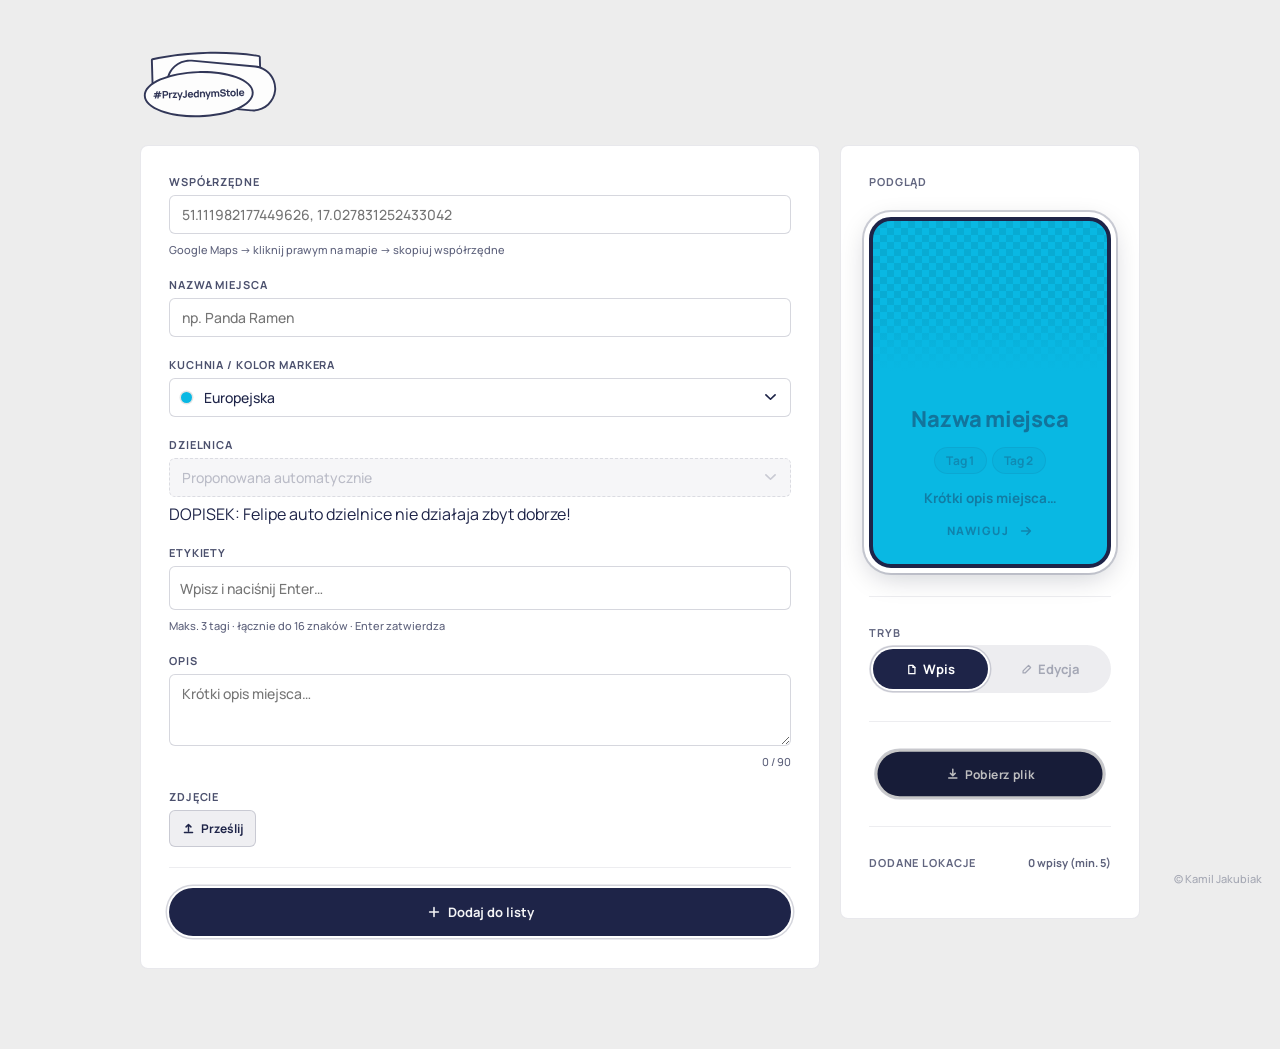
==== commit 0b68427f: "Add files via upload" ====
--- a/form/index.html
+++ b/form/index.html
@@ -4,6 +4,9 @@
   <meta charset="UTF-8">
   <meta name="viewport" content="width=device-width, initial-scale=1.0">
   <title>Dodaj lokalizację</title>
+  <link rel="icon" type="image/svg+xml" href="../assets/faviconF.svg">
+  <link rel="icon" type="image/png"     href="../assets/faviconF.png">
+  <link rel="icon" href="../assets/faviconF.ico">
   <link rel="preconnect" href="https://fonts.googleapis.com">
   <link rel="preconnect" href="https://fonts.gstatic.com" crossorigin>
   <link href="https://fonts.googleapis.com/css2?family=Manrope:wght@400;500;700;800&display=swap" rel="stylesheet">
@@ -61,6 +64,7 @@
         <option value="fabryczna">Fabryczna</option>
         <option value="psie_pole">Psie Pole</option>
       </select>
+       <span class="hint2">DOPISEK: Felipe auto dzielnice nie działaja zbyt dobrze!</span>
     </div>
 
     <!-- Labels / tags -->
--- a/site/css/buttons.css
+++ b/site/css/buttons.css
@@ -30,7 +30,7 @@
   transition: filter 0.2s ease, transform 0.5s cubic-bezier(0.34,1.56,0.64,1);
 }
 
-.bar-btn:hover { transform: scale(1.1); }
+.bar-btn:hover { transform: scale(1.03); }
 
 .bar-btn.is-pressed {
   filter: brightness(0.88);
@@ -71,7 +71,7 @@
   pointer-events: none;
   opacity: 0;
   animation: ring-spin 5s linear infinite;
-  transition: opacity 0.35s ease;
+  transition: opacity 1 ease;
 }
 
 .random-content {
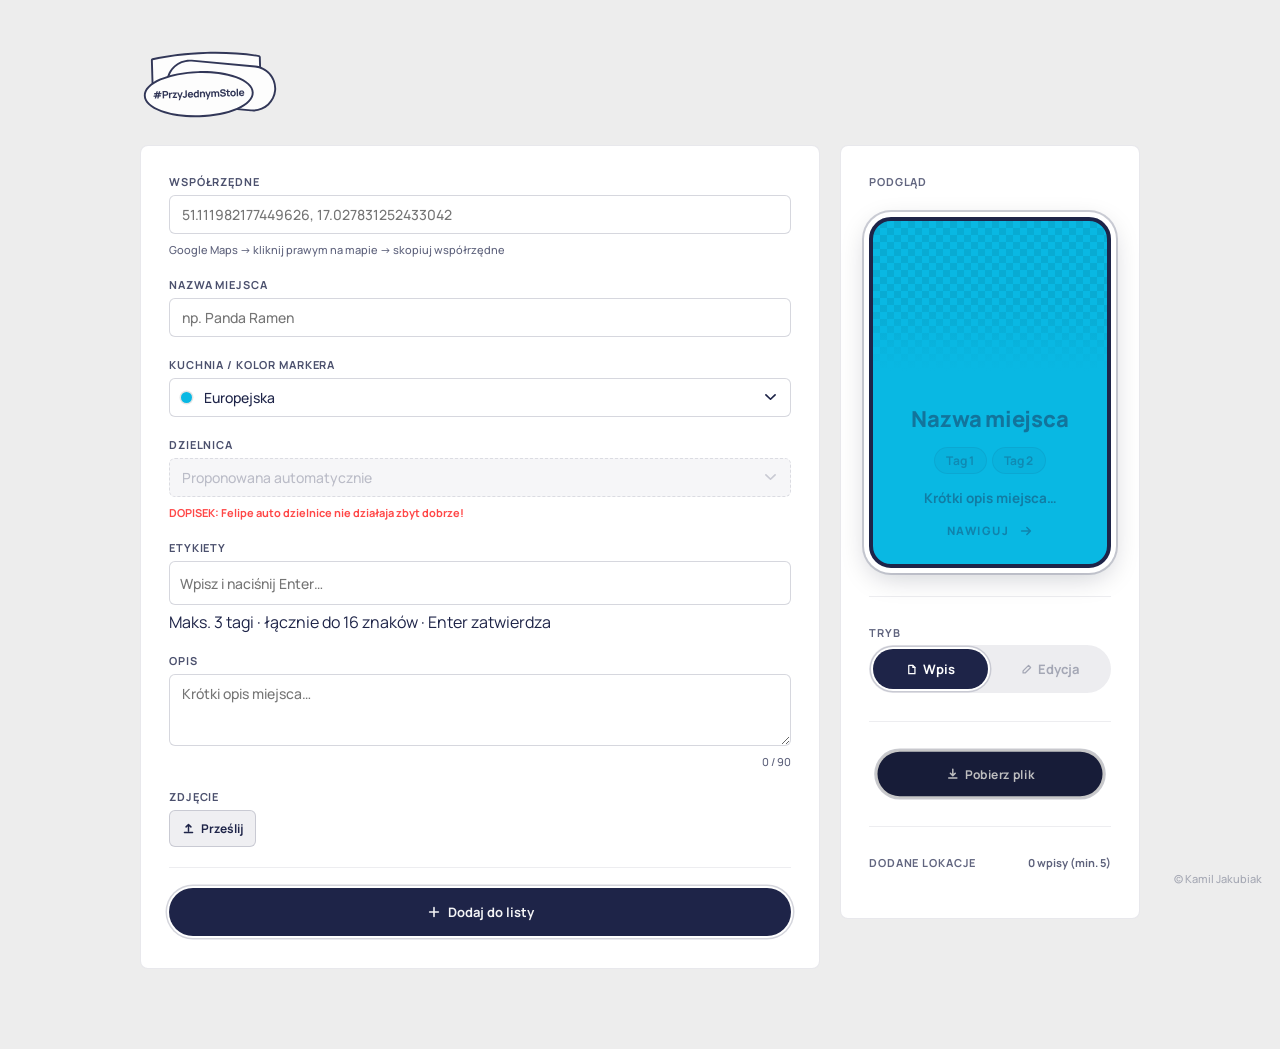
==== commit b5d42883: "Add files via upload" ====
--- a/form/index.html
+++ b/form/index.html
@@ -64,7 +64,7 @@
         <option value="fabryczna">Fabryczna</option>
         <option value="psie_pole">Psie Pole</option>
       </select>
-       <span class="hint2">DOPISEK: Felipe auto dzielnice nie działaja zbyt dobrze!</span>
+       <span class="hintRED">DOPISEK: Felipe auto dzielnice nie działaja zbyt dobrze!</span>
     </div>
 
     <!-- Labels / tags -->
@@ -73,7 +73,7 @@
       <div class="tags-wrap" id="tags-wrap">
         <input class="tags-input" id="tags-input" placeholder="Wpisz i naciśnij Enter…">
       </div>
-      <span class="hint" id="tags-budget-hint">Maks. 3 tagi · łącznie do 16 znaków · Enter zatwierdza</span>
+      <span class="" id="tags-budget-hint">Maks. 3 tagi · łącznie do 16 znaków · Enter zatwierdza</span>
     </div>
 
     <!-- Description -->
--- a/form/css/form.css
+++ b/form/css/form.css
@@ -273,6 +273,12 @@
   margin-top: 2px;
 }
 
+.hintRED {
+  font-size: 11px;
+  font-weight: 700;
+  color: rgba(255, 0, 0, 0.72);
+  margin-top: 2px;
+}
 
 .upload-label {
   display: inline-flex;
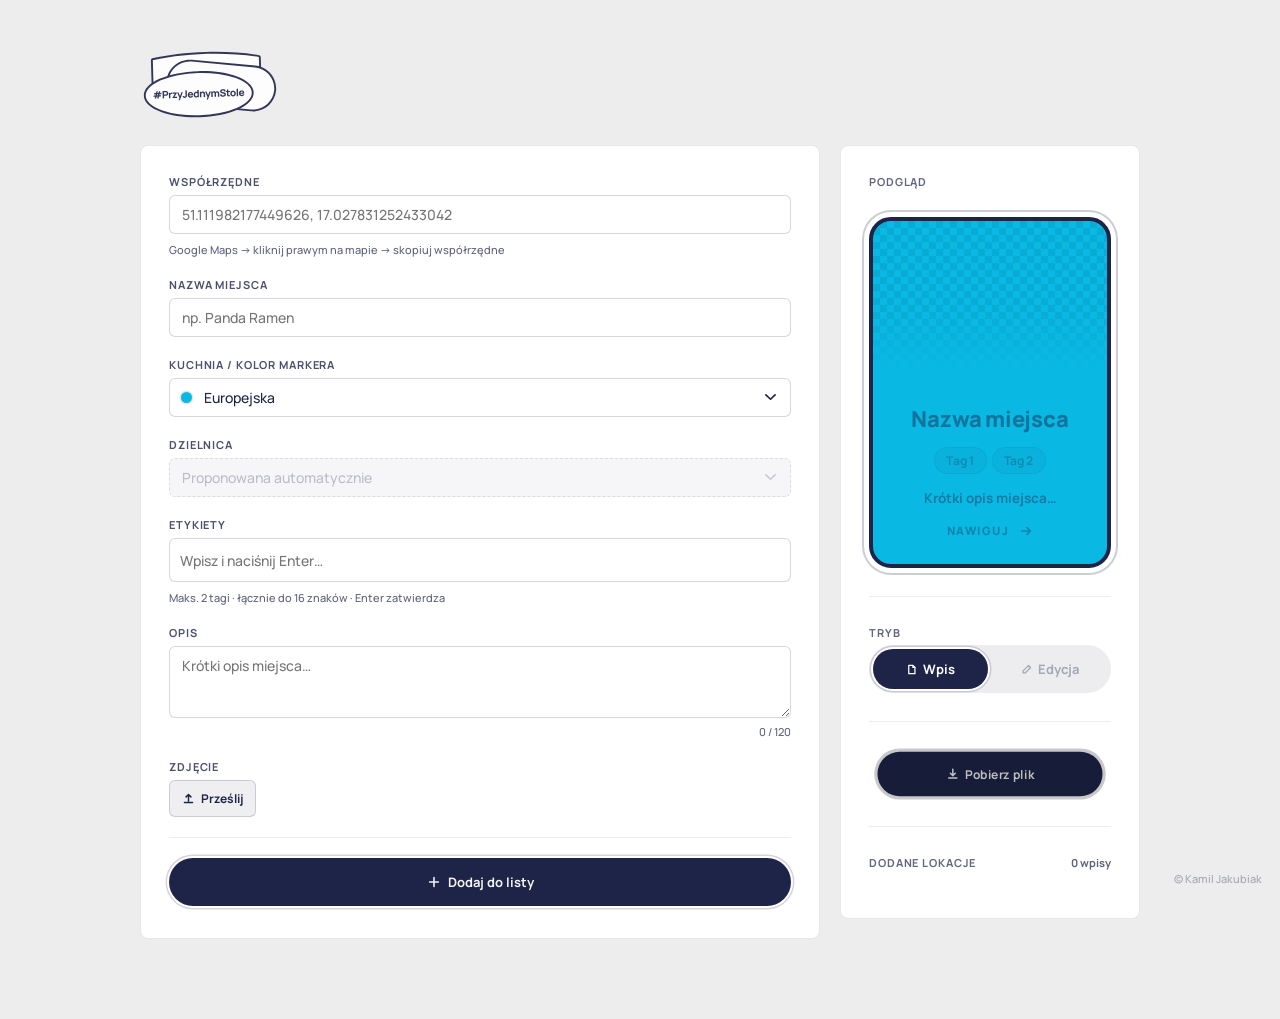
==== commit 03f14073: "Add files via upload" ====
--- a/form/index.html
+++ b/form/index.html
@@ -3,14 +3,12 @@
 <head>
   <meta charset="UTF-8">
   <meta name="viewport" content="width=device-width, initial-scale=1.0">
-  <title>Dodaj lokalizację</title>
+  <title>Formularz Zgłoszeniowy</title>
   <link rel="icon" type="image/svg+xml" href="../assets/faviconF.svg">
-  <link rel="icon" type="image/png"     href="../assets/faviconF.png">
-  <link rel="icon" href="../assets/faviconF.ico">
   <link rel="preconnect" href="https://fonts.googleapis.com">
   <link rel="preconnect" href="https://fonts.gstatic.com" crossorigin>
   <link href="https://fonts.googleapis.com/css2?family=Manrope:wght@400;500;700;800&display=swap" rel="stylesheet">
-  <link rel="stylesheet" href="../site/css/buttons.css">
+  <link rel="stylesheet" href="../assets/tokens.css">
   <link rel="stylesheet" href="css/form.css">
 </head>
 <body>
@@ -24,20 +22,17 @@
   <!-- Form -->
   <div class="card card-form">
 
-    <!-- Coords (single field, Google Maps paste) -->
     <div class="field">
       <label>Współrzędne</label>
       <input type="text" id="f-coords" placeholder="51.111982177449626, 17.027831252433042" autocomplete="off">
       <span class="hint">Google Maps → kliknij prawym na mapie → skopiuj współrzędne</span>
     </div>
 
-    <!-- Title -->
     <div class="field">
       <label>Nazwa miejsca</label>
       <input type="text" id="f-title" placeholder="np. Panda Ramen">
     </div>
 
-    <!-- Cuisine -->
     <div class="field">
       <label>Kuchnia / kolor markera</label>
       <div class="cuisine-select-wrap">
@@ -53,7 +48,7 @@
       </div>
     </div>
 
-    <!-- District (auto-detected, then overridable) -->
+    <!-- Auto-detected from coords, manually overridable -->
     <div class="field">
       <label>Dzielnica</label>
       <select id="district-display" disabled>
@@ -64,26 +59,22 @@
         <option value="fabryczna">Fabryczna</option>
         <option value="psie_pole">Psie Pole</option>
       </select>
-       <span class="hintRED">DOPISEK: Felipe auto dzielnice nie działaja zbyt dobrze!</span>
-    </div>
-
-    <!-- Labels / tags -->
+    </div>
+
     <div class="field">
       <label>Etykiety</label>
       <div class="tags-wrap" id="tags-wrap">
         <input class="tags-input" id="tags-input" placeholder="Wpisz i naciśnij Enter…">
       </div>
-      <span class="" id="tags-budget-hint">Maks. 3 tagi · łącznie do 16 znaków · Enter zatwierdza</span>
-    </div>
-
-    <!-- Description -->
+      <span class="hint" id="tags-budget-hint">Maks. 2 tagi · łącznie do 16 znaków · Enter zatwierdza</span>
+    </div>
+
     <div class="field">
       <label>Opis</label>
-      <textarea id="f-details" maxlength="90" placeholder="Krótki opis miejsca…"></textarea>
-      <span class="char-counter" id="char-counter">0 / 90</span>
-    </div>
-
-    <!-- Image -->
+      <textarea id="f-details" maxlength="120" placeholder="Krótki opis miejsca…"></textarea>
+      <span class="char-counter" id="char-counter">0 / 120</span>
+    </div>
+
     <div class="field">
       <label>Zdjęcie</label>
       <label class="upload-label" for="f-image-file">
@@ -111,7 +102,6 @@
   <!-- Queue + Preview -->
   <div class="card card-queue">
 
-    <!-- Live popup preview -->
     <div class="preview-section">
       <span class="queue-title">Podgląd</span>
       <div class="preview-card" id="preview-card">
@@ -165,73 +155,89 @@
         <span class="queue-title">Dodane lokacje</span>
         <span class="queue-count" id="queue-count">0 wpisów</span>
       </div>
-      <div id="queue-list">
-        <div id="queue-empty" style="display:none"></div>
-      </div>
-    </div>
-
+      <div id="queue-list"></div>
+    </div>
 
   </div>
 
 </div>
 
 <p class="page-footer">© Kamil Jakubiak</p>
-
 <div class="toast" id="toast"></div>
 
-<script src="../site/js/nbspify.js"></script>
+<script src="../assets/nbspify.js"></script>
 <script>
 
-const CUISINE_COLORS = { EU: '#09b8e3', EA: '#e30615', IN: '#ff931e', LA: '#30a533', ME: '#fdcd14', AF: '#ab539a' };
-
-const TAGS_BUDGET = 16; // total chars across all tags combined
-
-function updateTagsBudget() {
-  const hint = document.getElementById('tags-budget-hint');
-  if (!hint) return;
-  if (tags.length >= 3) {
-    hint.textContent = 'Osiągnięto limit 3 tagów';
-    return;
-  }
-  const used = tags.reduce((s, t) => s + t.length, 0);
-  const rem  = TAGS_BUDGET - used;
-  if (tags.length === 0) {
-    hint.textContent = 'Maks. 3 tagi · łącznie do ' + TAGS_BUDGET + ' znaków · Enter zatwierdza';
-  } else {
-    hint.textContent = 'Pozostało ' + Math.max(0, rem) + ' znaków';
-  }
-}
-const MARKER_TEXT   = { '#fdcd14': '#1e2448', '#ff931e': '#1e2448', '#09b8e3': '#1e2448', '#30a533': '#fdcd14', '#e30615': '#fdcd14', '#ab539a': '#fdcd14' };
-const SECTION_LABELS = { stare_miasto: 'Stare Miasto', srodmiescie: 'Śródmieście', krzyki: 'Krzyki', fabryczna: 'Fabryczna', psie_pole: 'Psie Pole' };
-
-const cuisineSelect = document.getElementById('f-cuisine');
-const cuisineSwatch = document.getElementById('cuisine-swatch');
-function updateSwatch() { cuisineSwatch.style.background = CUISINE_COLORS[cuisineSelect.value] || ''; }
-cuisineSelect.addEventListener('change', () => { updateSwatch(); updatePreview(); });
-updateSwatch();
-
-function downloadFile(filename, content) {
-  const blob = new Blob([content], { type: 'text/javascript;charset=utf-8' });
-  const url  = URL.createObjectURL(blob);
-  const a    = document.createElement('a');
-  a.href     = url;
-  a.download = filename;
-  a.click();
-  URL.revokeObjectURL(url);
-}
-
-// -- Parse "lat, lng" string → [lat, lng] or null --
+// -- Config --
+const CUISINE_COLORS = { EU:'#09b8e3', EA:'#e30615', IN:'#ff931e', LA:'#30a533', ME:'#fdcd14', AF:'#ab539a' };
+const MARKER_TEXT    = { '#fdcd14':'#1e2448', '#ff931e':'#1e2448', '#09b8e3':'#1e2448', '#30a533':'#fdcd14', '#e30615':'#fdcd14', '#ab539a':'#fdcd14' };
+const TAGS_MAX    = 2;
+const TAGS_BUDGET = 16;
+const DETAIL_MAX  = 120;
+const DETAIL_WARN = 100;
+
+// Button label SVGs (reused when switching modes)
+const SVG_PLUS = '<svg viewBox="0 0 16 16" fill="none" width="14" height="14" aria-hidden="true" style="vertical-align:-2px"><path d="M8 3v10M3 8h10" stroke="currentColor" stroke-width="1.8" stroke-linecap="round"/></svg>';
+const SVG_PEN  = '<svg viewBox="0 0 16 16" fill="none" width="14" height="14" aria-hidden="true" style="vertical-align:-2px"><path d="M11 2l3 3-8 8H3v-3l8-8z" stroke="currentColor" stroke-width="1.8" stroke-linecap="round" stroke-linejoin="round"/></svg>';
+
+// -- DOM refs --
+const coordsInput     = document.getElementById('f-coords');
+const titleInput      = document.getElementById('f-title');
+const cuisineSelect   = document.getElementById('f-cuisine');
+const cuisineSwatch   = document.getElementById('cuisine-swatch');
+const districtDisplay = document.getElementById('district-display');
+const detailsEl       = document.getElementById('f-details');
+const counterEl       = document.getElementById('char-counter');
+const imageInput      = document.getElementById('f-image');
+const imgFileInput    = document.getElementById('f-image-file');
+const tagsInput       = document.getElementById('tags-input');
+const tagsWrap        = document.getElementById('tags-wrap');
+const tagsBudgetHint  = document.getElementById('tags-budget-hint');
+const addBtn          = document.getElementById('add-btn');
+const modeAddBtn      = document.getElementById('mode-add');
+const modeEditBtn     = document.getElementById('mode-edit');
+const downloadBtn     = document.getElementById('download-btn');
+const queueList       = document.getElementById('queue-list');
+const queueCount      = document.getElementById('queue-count');
+const previewCard     = document.getElementById('preview-card');
+const previewImg      = document.getElementById('preview-img');
+const previewImgPh    = document.getElementById('preview-img-ph');
+const previewTitle    = document.getElementById('preview-title');
+const previewDetails  = document.getElementById('preview-details');
+const previewNav      = document.getElementById('preview-nav');
+const previewLabels   = document.getElementById('preview-labels');
+const toast           = document.getElementById('toast');
+
+// -- State --
+const newEntries = [];
+const tags = [];
+let editingIndex = null;
+let mode = 'add';
+
+// -- Utilities --
+
+function escHtml(s) {
+  return s.replace(/&/g,'&amp;').replace(/</g,'&lt;').replace(/>/g,'&gt;').replace(/"/g,'&quot;');
+}
+
+function showToast(msg, isErr = false, isOk = false) {
+  toast.textContent = msg;
+  toast.className = 'toast show' + (isErr ? ' err' : isOk ? ' ok' : '');
+  clearTimeout(toast._timer);
+  toast._timer = setTimeout(() => { toast.className = 'toast'; }, 3000);
+}
+
+// Parse "lat, lng" string → [lat, lng] or null
 function parseCoords(raw) {
   const parts = raw.trim().split(/[\s,]+/);
-  if (parts.length < 2) return null;
   const lat = parseFloat(parts[0]);
   const lng = parseFloat(parts[1]);
   if (isNaN(lat) || isNaN(lng)) return null;
-  if (lat < 49 || lat > 55 || lng < 14 || lng > 24) return null; // sanity check: Poland bounds
+  if (lat < 49 || lat > 55 || lng < 14 || lng > 24) return null; // Poland bounds
   return [lat, lng];
 }
 
-// -- Auto-detect Wrocław district from coordinates --
+// Rough Wrocław district from coords
 function detectDistrict(lat, lng) {
   if (lng < 17.010 && lat < 51.120) return 'fabryczna';
   if (lat >= 51.118)                return 'psie_pole';
@@ -240,191 +246,38 @@
   return 'krzyki';
 }
 
-// -- Live coords → district display + nav preview --
-const coordsInput     = document.getElementById('f-coords');
-const districtDisplay = document.getElementById('district-display');
-const titleInput      = document.getElementById('f-title');
-const imageInput      = document.getElementById('f-image');
-const imgFileInput    = document.getElementById('f-image-file');
-
-coordsInput.addEventListener('input', () => {
-  const coords = parseCoords(coordsInput.value);
-  if (coords) {
-    const [lat, lng] = coords;
-    districtDisplay.value    = detectDistrict(lat, lng);
-    districtDisplay.disabled = false;
-  } else {
-    districtDisplay.value    = '';
-    districtDisplay.disabled = true;
-  }
-  updatePreview();
-});
-
-// -- Image: file upload → resize → preview card --
-function setImage(src) {
-  imageInput.value = src;
-  updatePreview();
-}
-
-imgFileInput.addEventListener('change', () => {
-  const file = imgFileInput.files[0];
-  if (!file) return;
-  const objUrl = URL.createObjectURL(file);
-  const img = new Image();
-  img.onload = () => {
-    const MAX_W = 600, MAX_H = 400;
-    let w = img.width, h = img.height;
-    const ratio = Math.min(MAX_W / w, MAX_H / h, 1);
-    w = Math.round(w * ratio);
-    h = Math.round(h * ratio);
-    const canvas = document.createElement('canvas');
-    canvas.width = w; canvas.height = h;
-    canvas.getContext('2d').drawImage(img, 0, 0, w, h);
-    URL.revokeObjectURL(objUrl);
-    setImage(canvas.toDataURL('image/jpeg', 0.72));
-  };
-  img.src = objUrl;
-});
-
-// -- Live popup card preview --
-function updatePreview() {
-  const card      = document.getElementById('preview-card');
-  const src       = imageInput.value;
-  const titleText = titleInput.value.trim();
-  const detText   = detailsEl.value.trim();
-
-  // Apply cuisine card colors (matches map.js openPopup logic)
-  const cardColor = CUISINE_COLORS[cuisineSelect.value] || '#ffffff';
-  const cardText  = MARKER_TEXT[cardColor] || '#1e2448';
-  const r = parseInt(cardColor.slice(1, 3), 16);
-  const g = parseInt(cardColor.slice(3, 5), 16);
-  const b = parseInt(cardColor.slice(5, 7), 16);
-  card.style.setProperty('--card-color',     cardColor);
-  card.style.setProperty('--card-color-rgb', `${r},${g},${b}`);
-  card.style.setProperty('--card-text',      cardText);
-
-  // Image / placeholder
-  const imgEl = document.getElementById('preview-img');
-  const phEl  = document.getElementById('preview-img-ph');
-  if (src) {
-    imgEl.src = src;
-    imgEl.style.display = '';
-    phEl.style.display  = 'none';
-  } else {
-    imgEl.src = '';
-    imgEl.style.display = 'none';
-    phEl.style.display  = '';
-  }
-
-  // Title
-  const titleEl = document.getElementById('preview-title');
-  titleEl.textContent   = titleText ? nbspify(titleText) : 'Nazwa miejsca';
-  titleEl.style.opacity = titleText ? '1' : '0.45';
-
-  // Description
-  const detEl = document.getElementById('preview-details');
-  detEl.textContent   = detText ? nbspify(detText) : 'Krótki opis miejsca…';
-  detEl.style.opacity = detText ? '1' : '0.4';
-
-  // Labels — real tags or placeholder chips
-  const labelsEl = document.getElementById('preview-labels');
-  labelsEl.innerHTML = '';
-  updateTagsBudget();
-  if (tags.length > 0) {
-    tags.forEach(t => {
-      const chip = document.createElement('span');
-      chip.className = 'preview-label';
-      chip.textContent = t;
-      labelsEl.appendChild(chip);
-    });
-  } else {
-    ['Tag 1', 'Tag 2'].forEach(t => {
-      const chip = document.createElement('span');
-      chip.className = 'preview-label preview-label-ph';
-      chip.textContent = t;
-      labelsEl.appendChild(chip);
-    });
-  }
-
-  // Nawiguj link — active only when coords are valid
-  const navEl  = document.getElementById('preview-nav');
-  const coords = parseCoords(coordsInput.value);
-  if (coords) {
-    navEl.href = 'https://www.google.com/maps/dir/?api=1&destination=' + coords[0] + ',' + coords[1];
-    navEl.classList.add('active');
-  } else {
-    navEl.removeAttribute('href');
-    navEl.classList.remove('active');
-  }
-}
-
-// -- Opis character counter --
-const detailsEl = document.getElementById('f-details');
-const counterEl = document.getElementById('char-counter');
-
-detailsEl.addEventListener('input', () => {
-  const len = detailsEl.value.length;
-  counterEl.textContent = len + ' / 90';
-  counterEl.className = 'char-counter' + (len >= 90 ? ' at-limit' : len >= 75 ? ' near-limit' : '');
-  updatePreview();
-});
-
-titleInput.addEventListener('input', updatePreview);
-
-// -- New entries added this session --
-const newEntries = [];
-let editingIndex = null;
-let mode = 'add';
-
-document.getElementById('mode-add').addEventListener('click', () => {
-  if (mode === 'add') return;
-  mode = 'add';
-  document.getElementById('mode-add').classList.add('mode-btn--active');
-  document.getElementById('mode-edit').classList.remove('mode-btn--active');
-  editingIndex = null;
-  resetForm();
-  renderQueue();
-});
-
-document.getElementById('mode-edit').addEventListener('click', () => {
-  if (mode === 'edit') return;
-  mode = 'edit';
-  document.getElementById('mode-edit').classList.add('mode-btn--active');
-  document.getElementById('mode-add').classList.remove('mode-btn--active');
-  editingIndex = null;
-  resetForm();
-  renderQueue();
-  if (newEntries.length > 0) loadEntryForEdit(0);
-});
+function setCounter(len) {
+  counterEl.textContent = len + ' / ' + DETAIL_MAX;
+  counterEl.className = 'char-counter' + (len >= DETAIL_MAX ? ' at-limit' : len >= DETAIL_WARN ? ' near-limit' : '');
+}
+
+function downloadFile(filename, content) {
+  const url = URL.createObjectURL(new Blob([content], { type: 'text/javascript;charset=utf-8' }));
+  Object.assign(document.createElement('a'), { href: url, download: filename }).click();
+  URL.revokeObjectURL(url);
+}
+
+// -- Cuisine swatch --
+function updateSwatch() { cuisineSwatch.style.background = CUISINE_COLORS[cuisineSelect.value] || ''; }
+cuisineSelect.addEventListener('change', () => { updateSwatch(); updatePreview(); });
+updateSwatch();
 
 // -- Tags --
-const tags      = [];
-const tagsInput = document.getElementById('tags-input');
-const tagsWrap  = document.getElementById('tags-wrap');
-
-tagsWrap.addEventListener('click', () => tagsInput.focus());
-
-tagsInput.addEventListener('keydown', e => {
-  if ((e.key === 'Enter' || e.key === ',') && tagsInput.value.trim()) {
-    e.preventDefault();
-    addTag(tagsInput.value.trim().replace(/,$/, ''));
-    tagsInput.value = '';
-  }
-  if (e.key === 'Backspace' && tagsInput.value === '' && tags.length) {
-    removeTag(tags.length - 1);
-  }
-});
-
-tagsInput.addEventListener('input', () => {
-  if (tagsInput.value.endsWith(',') && tagsInput.value.trim().length > 1) {
-    addTag(tagsInput.value.replace(/,$/, '').trim());
-    tagsInput.value = '';
-  }
-});
+
+function updateTagsBudget() {
+  if (tags.length >= TAGS_MAX) {
+    tagsBudgetHint.textContent = 'Osiągnięto limit ' + TAGS_MAX + ' tagów';
+    return;
+  }
+  const used = tags.reduce((s, t) => s + t.length, 0);
+  tagsBudgetHint.textContent = tags.length === 0
+    ? 'Maks. ' + TAGS_MAX + ' tagi · łącznie do ' + TAGS_BUDGET + ' znaków · Enter zatwierdza'
+    : 'Pozostało ' + Math.max(0, TAGS_BUDGET - used) + ' znaków';
+}
 
 function addTag(text) {
   if (!text || tags.includes(text)) return;
-  if (tags.length >= 3) { showToast('Maks. 3 tagi', true); return; }
+  if (tags.length >= TAGS_MAX) { showToast('Maks. ' + TAGS_MAX + ' tagi', true); return; }
   const used = tags.reduce((s, t) => s + t.length, 0);
   if (used + text.length > TAGS_BUDGET) {
     showToast('Tag za długi – pozostało ' + Math.max(0, TAGS_BUDGET - used) + ' znaków', true);
@@ -451,31 +304,158 @@
   updatePreview();
 }
 
-// -- Add to queue --
-document.getElementById('add-btn').addEventListener('click', () => {
-  const title  = document.getElementById('f-title').value.trim();
+tagsWrap.addEventListener('click', () => tagsInput.focus());
+
+tagsInput.addEventListener('keydown', e => {
+  if ((e.key === 'Enter' || e.key === ',') && tagsInput.value.trim()) {
+    e.preventDefault();
+    addTag(tagsInput.value.trim().replace(/,$/, ''));
+    tagsInput.value = '';
+  }
+  if (e.key === 'Backspace' && tagsInput.value === '' && tags.length) removeTag(tags.length - 1);
+});
+
+tagsInput.addEventListener('input', () => {
+  if (tagsInput.value.endsWith(',') && tagsInput.value.trim().length > 1) {
+    addTag(tagsInput.value.replace(/,$/, '').trim());
+    tagsInput.value = '';
+  }
+});
+
+// -- Image: file → resize → base64 --
+
+function setImage(src) {
+  imageInput.value = src;
+  updatePreview();
+}
+
+imgFileInput.addEventListener('change', () => {
+  const file = imgFileInput.files[0];
+  if (!file) return;
+  const objUrl = URL.createObjectURL(file);
+  const img = new Image();
+  img.onload = () => {
+    const MAX_W = 600, MAX_H = 400;
+    const ratio = Math.min(MAX_W / img.width, MAX_H / img.height, 1);
+    const w = Math.round(img.width * ratio);
+    const h = Math.round(img.height * ratio);
+    const canvas = document.createElement('canvas');
+    canvas.width = w; canvas.height = h;
+    canvas.getContext('2d').drawImage(img, 0, 0, w, h);
+    URL.revokeObjectURL(objUrl);
+    setImage(canvas.toDataURL('image/jpeg', 0.72));
+  };
+  img.src = objUrl;
+});
+
+// -- Coords → district auto-detect --
+
+coordsInput.addEventListener('input', () => {
   const coords = parseCoords(coordsInput.value);
-
-  if (!title)  { showToast('Podaj nazwę miejsca', true); return; }
-  if (!coords) { showToast('Podaj poprawne współrzędne', true); return; }
-
-  const [lat, lng] = coords;
-  const section    = districtDisplay.value;
+  if (coords) {
+    districtDisplay.value    = detectDistrict(coords[0], coords[1]);
+    districtDisplay.disabled = false;
+  } else {
+    districtDisplay.value    = '';
+    districtDisplay.disabled = true;
+  }
+  updatePreview();
+});
+
+// -- Live popup preview --
+
+function updatePreview() {
+  const src       = imageInput.value;
+  const titleText = titleInput.value.trim();
+  const detText   = detailsEl.value.trim();
+  const cardColor = CUISINE_COLORS[cuisineSelect.value] || '#ffffff';
+  const cardText  = MARKER_TEXT[cardColor] || '#1e2448';
+  const r = parseInt(cardColor.slice(1, 3), 16);
+  const g = parseInt(cardColor.slice(3, 5), 16);
+  const b = parseInt(cardColor.slice(5, 7), 16);
+
+  previewCard.style.setProperty('--card-color',     cardColor);
+  previewCard.style.setProperty('--card-color-rgb', `${r},${g},${b}`);
+  previewCard.style.setProperty('--card-text',      cardText);
+
+  // Image or placeholder
+  if (src) {
+    previewImg.src            = src;
+    previewImg.style.display  = '';
+    previewImgPh.style.display = 'none';
+  } else {
+    previewImg.src            = '';
+    previewImg.style.display  = 'none';
+    previewImgPh.style.display = '';
+  }
+
+  previewTitle.textContent   = titleText ? nbspify(titleText) : 'Nazwa miejsca';
+  previewTitle.style.opacity = titleText ? '1' : '0.45';
+
+  previewDetails.textContent   = detText ? nbspify(detText) : 'Krótki opis miejsca…';
+  previewDetails.style.opacity = detText ? '1' : '0.4';
+
+  // Real tags or placeholder chips
+  previewLabels.innerHTML = '';
+  updateTagsBudget();
+  const showReal = tags.length > 0;
+  (showReal ? tags : ['Tag 1', 'Tag 2']).forEach(t => {
+    const chip = document.createElement('span');
+    chip.className = 'preview-label' + (showReal ? '' : ' preview-label-ph');
+    chip.textContent = t;
+    previewLabels.appendChild(chip);
+  });
+
+  // Nav link — active only with valid coords
+  const coords = parseCoords(coordsInput.value);
+  if (coords) {
+    previewNav.href = 'https://www.google.com/maps/dir/?api=1&destination=' + coords[0] + ',' + coords[1];
+    previewNav.classList.add('active');
+  } else {
+    previewNav.removeAttribute('href');
+    previewNav.classList.remove('active');
+  }
+}
+
+titleInput.addEventListener('input', updatePreview);
+detailsEl.addEventListener('input', () => { setCounter(detailsEl.value.length); updatePreview(); });
+
+// -- Mode switch --
+
+function setMode(newMode) {
+  mode = newMode;
+  modeAddBtn.classList.toggle('mode-btn--active', mode === 'add');
+  modeEditBtn.classList.toggle('mode-btn--active', mode === 'edit');
+  editingIndex = null;
+  resetForm();
+  renderQueue();
+  if (mode === 'edit' && newEntries.length > 0) loadEntryForEdit(0);
+}
+
+modeAddBtn.addEventListener('click',  () => { if (mode !== 'add')  setMode('add'); });
+modeEditBtn.addEventListener('click', () => { if (mode !== 'edit') setMode('edit'); });
+
+// -- Add / update entry --
+
+addBtn.addEventListener('click', () => {
+  const title   = titleInput.value.trim();
+  const coords  = parseCoords(coordsInput.value);
+  const section = districtDisplay.value;
+  const image   = imageInput.value.trim();
+
+  if (!title)   { showToast('Podaj nazwę miejsca', true); return; }
+  if (!coords)  { showToast('Podaj poprawne współrzędne', true); return; }
   if (!section) { showToast('Wybierz dzielnicę', true); return; }
-
-  const image = document.getElementById('f-image').value.trim();
-  if (!image) { showToast('Dodaj zdjęcie miejsca', true); return; }
-  const nav   = 'https://www.google.com/maps/dir/?api=1&destination=' + lat + ',' + lng;
+  if (!image)   { showToast('Dodaj zdjęcie miejsca', true); return; }
 
   const entry = {
     title,
-    coords: [lat, lng],
+    coords,
     section,
-    cuisine: document.getElementById('f-cuisine').value,
+    cuisine: cuisineSelect.value,
     image,
     details: detailsEl.value.trim(),
-    labels: [...tags],
-    nav,
+    labels:  [...tags],
   };
 
   if (editingIndex !== null) {
@@ -492,20 +472,20 @@
   resetForm();
 });
 
+// -- Load entry into form for editing --
+
 function loadEntryForEdit(i) {
   if (editingIndex === i) return;
+  editingIndex = i;
   const e = newEntries[i];
-  editingIndex = i;
-
-  document.getElementById('f-title').value = e.title;
-  coordsInput.value = e.coords[0] + ', ' + e.coords[1];
+
+  titleInput.value         = e.title;
+  coordsInput.value        = e.coords[0] + ', ' + e.coords[1];
   districtDisplay.value    = e.section;
   districtDisplay.disabled = false;
-  document.getElementById('f-cuisine').value = e.cuisine;
-  detailsEl.value = e.details;
-  const len = e.details.length;
-  counterEl.textContent = len + ' / 90';
-  counterEl.className = 'char-counter' + (len >= 90 ? ' at-limit' : len >= 75 ? ' near-limit' : '');
+  cuisineSelect.value      = e.cuisine;
+  detailsEl.value          = e.details;
+  setCounter(e.details.length);
 
   tags.length = 0;
   tagsWrap.querySelectorAll('.tag').forEach(el => el.remove());
@@ -515,20 +495,20 @@
   updateSwatch();
   updatePreview();
   renderQueue();
-  const addBtn = document.getElementById('add-btn');
+
   addBtn.classList.remove('bar-btn-disabled');
-  addBtn.innerHTML = '<svg viewBox="0 0 16 16" fill="none" width="14" height="14" aria-hidden="true" style="vertical-align:-2px"><path d="M11 2l3 3-8 8H3v-3l8-8z" stroke="currentColor" stroke-width="1.8" stroke-linecap="round" stroke-linejoin="round"/></svg> Zaktualizuj';
-}
+  addBtn.innerHTML = SVG_PEN + ' Zaktualizuj';
+}
+
+// -- Queue list --
 
 function renderQueue() {
-  const list  = document.getElementById('queue-list');
-  const empty = document.getElementById('queue-empty');
   const n = newEntries.length;
   const label = n === 1 ? 'wpis' : n < 5 ? 'wpisy' : 'wpisów';
-  document.getElementById('queue-count').textContent = n < 5 ? n + ' ' + label + ' (min. 5)' : n + ' ' + label;
-  document.getElementById('download-btn').classList.toggle('bar-btn-disabled', n < 5);
-
-  list.querySelectorAll('.queue-item').forEach(el => el.remove());
+  queueCount.textContent = n + ' ' + label;
+  downloadBtn.classList.toggle('bar-btn-disabled', n < 1);
+
+  queueList.querySelectorAll('.queue-item').forEach(el => el.remove());
 
   newEntries.forEach((e, i) => {
     const item = document.createElement('div');
@@ -543,93 +523,80 @@
     `;
     if (selectable) {
       item.addEventListener('click', ev => {
-        if (ev.target.closest('.queue-remove')) return;
-        loadEntryForEdit(i);
+        if (!ev.target.closest('.queue-remove')) loadEntryForEdit(i);
       });
     }
     item.querySelector('.queue-remove').addEventListener('click', () => {
-      if (editingIndex === i) { editingIndex = null; resetForm(); }
+      if (editingIndex === i)                       { editingIndex = null; resetForm(); }
       else if (editingIndex !== null && editingIndex > i) { editingIndex--; }
       newEntries.splice(i, 1);
       renderQueue();
     });
-    list.appendChild(item);
+    queueList.appendChild(item);
   });
 }
 
-// -- Download submission file --
+// -- Download .js submission file --
+
 document.getElementById('download-btn').addEventListener('click', () => {
-  if (newEntries.length < 5) { showToast('Wymagane minimum 5 wpisów (masz ' + newEntries.length + ')', true); return; }
-
-  const date     = new Date().toISOString().slice(0, 10).replace(/-/g, '');
+  const date     = new Date().toISOString().slice(0, 10);
   const rand     = Math.random().toString(36).slice(2, 6);
-  const filename = 'form-data-' + date + '-' + rand + '.js';
-  const now      = new Date().toISOString().slice(0, 10);
+  const filename = 'form-data-' + date.replace(/-/g, '') + '-' + rand + '.js';
   const count    = newEntries.length;
-
-  let out = '// ' + filename + '\n';
-  out += '// ' + count + ' lokalizacj' + (count === 1 ? 'a' : count < 5 ? 'e' : 'i') + ' · ' + now + '\n\n';
+  const suffix   = count === 1 ? 'a' : count < 5 ? 'e' : 'i';
+  const jsEsc    = s => s.replace(/\\/g, '\\\\').replace(/'/g, "\\'");
+
+  let out = `// ${filename}\n// ${count} lokalizacj${suffix} · ${date}\n\n`;
   newEntries.forEach(e => {
-    const labStr = e.labels.map(l => '\'' + l.replace(/\\/g,'\\\\').replace(/'/g,"\\'") + '\'').join(', ');
-    out += 'upsertLocation({\n';
-    out += '  title:   \'' + e.title.replace(/\\/g,'\\\\').replace(/'/g,"\\'")   + '\',\n';
-    out += '  coords:  [' + e.coords[0] + ', ' + e.coords[1] + '],\n';
-    out += '  section: \'' + e.section   + '\',\n';
-    out += '  cuisine: \'' + e.cuisine   + '\',\n';
-    out += '  image:   \'' + e.image.replace(/\\/g,'\\\\').replace(/'/g,"\\'")   + '\',\n';
-    out += '  details: \'' + e.details.replace(/\\/g,'\\\\').replace(/'/g,"\\'") + '\',\n';
-    out += '  labels:  [' + labStr + '],\n';
-    if (e.nav) out += '  nav:     \'' + e.nav.replace(/\\/g,'\\\\').replace(/'/g,"\\'") + '\',\n';
-    out += '});\n\n';
+    const nav  = 'https://www.google.com/maps/dir/?api=1&destination=' + e.coords[0] + ',' + e.coords[1];
+    const labs = e.labels.map(l => `'${jsEsc(l)}'`).join(', ');
+    out += `upsertLocation({\n`;
+    out += `  title:   '${jsEsc(e.title)}',\n`;
+    out += `  coords:  [${e.coords[0]}, ${e.coords[1]}],\n`;
+    out += `  section: '${e.section}',\n`;
+    out += `  cuisine: '${e.cuisine}',\n`;
+    out += `  image:   '${jsEsc(e.image)}',\n`;
+    out += `  details: '${jsEsc(e.details)}',\n`;
+    out += `  labels:  [${labs}],\n`;
+    out += `  nav:     '${nav}',\n`;
+    out += `});\n\n`;
   });
 
   downloadFile(filename, out);
-
   showToast('Pobrano ' + filename, false, true);
 });
 
-// -- Reset form --
+// -- Reset form to empty state --
+
 function resetForm() {
-  editingIndex = null;
-  const addBtn = document.getElementById('add-btn');
-  if (mode === 'edit') {
-    addBtn.innerHTML = '<svg viewBox="0 0 16 16" fill="none" width="14" height="14" aria-hidden="true" style="vertical-align:-2px"><path d="M11 2l3 3-8 8H3v-3l8-8z" stroke="currentColor" stroke-width="1.8" stroke-linecap="round" stroke-linejoin="round"/></svg> Zaktualizuj';
-    addBtn.classList.add('bar-btn-disabled');
-  } else {
-    addBtn.innerHTML = '<svg viewBox="0 0 16 16" fill="none" width="14" height="14" aria-hidden="true" style="vertical-align:-2px"><path d="M8 3v10M3 8h10" stroke="currentColor" stroke-width="1.8" stroke-linecap="round"/></svg> Dodaj do listy';
-    addBtn.classList.remove('bar-btn-disabled');
-  }
-  document.getElementById('f-title').value = '';
-  coordsInput.value = '';
+  editingIndex             = null;
+  titleInput.value         = '';
+  coordsInput.value        = '';
   districtDisplay.value    = '';
   districtDisplay.disabled = true;
-  detailsEl.value = '';
-  counterEl.textContent = '0 / 90';
-  counterEl.className = 'char-counter';
-  imgFileInput.value = '';
+  detailsEl.value          = '';
+  setCounter(0);
+  imgFileInput.value       = '';
   setImage('');
   tags.length = 0;
   tagsWrap.querySelectorAll('.tag').forEach(el => el.remove());
-  document.getElementById('f-cuisine').value = 'EU';
+  cuisineSelect.value = 'EU';
   updateSwatch();
+
+  if (mode === 'edit') {
+    addBtn.innerHTML = SVG_PEN + ' Zaktualizuj';
+    addBtn.classList.add('bar-btn-disabled');
+  } else {
+    addBtn.innerHTML = SVG_PLUS + ' Dodaj do listy';
+    addBtn.classList.remove('bar-btn-disabled');
+  }
   updatePreview();
 }
 
-// -- Toast --
-function showToast(msg, isErr = false, isOk = false) {
-  const t = document.getElementById('toast');
-  t.textContent = msg;
-  t.className = 'toast show' + (isErr ? ' err' : isOk ? ' ok' : '');
-  clearTimeout(t._timer);
-  t._timer = setTimeout(() => { t.className = 'toast'; }, 3000);
-}
-
-function escHtml(s) {
-  return s.replace(/&/g,'&amp;').replace(/</g,'&lt;').replace(/>/g,'&gt;').replace(/"/g,'&quot;');
-}
-
+// -- Init --
 renderQueue();
 updatePreview();
+
 </script>
 </body>
 </html>
--- a/assets/tokens.css
+++ b/assets/tokens.css
@@ -0,0 +1,170 @@
+/* ── Design tokens ──────────────────────────────────────────── */
+
+:root {
+  --navy:      #1E2448;
+  --yellow:    #FDCD14;
+  --cyan:      #09B8E3;
+  --green:     #30A533;
+  --purple:    #AB539A;
+  --orange:    #F08000;
+  --blue:      #027BC2;
+  --red:       #E30615;
+  --off-white: #f7f7f5;
+  --rainbow:   linear-gradient(to right, #E30615, #F08000, #FDCD14, #30A533, #09B8E3, #027BC2, #AB539A);
+  --font:      'Manrope', sans-serif;
+  --radius-sm:   4px;
+  --radius-md:   8px;
+  --radius-pill: 100px;
+}
+
+/* ── Shared button system ───────────────────────────────────── */
+
+@property --rng-deg {
+  syntax: '<angle>';
+  inherits: false;
+  initial-value: 0deg;
+}
+
+@keyframes ring-spin {
+  to { --rng-deg: 360deg; }
+}
+
+.bar-btn {
+  width: 48px;
+  height: 48px;
+  border-radius: 50%;
+  color: rgba(255, 255, 255, 0.95);
+  font-size: 22px;
+  font-weight: 300;
+  font-family: inherit;
+  cursor: pointer;
+  display: flex;
+  align-items: center;
+  justify-content: center;
+  gap: 7px;
+  flex-shrink: 0;
+  background: #1e2448;
+  border: none;
+  box-shadow: 0 0 0 2px #ffffff, 0 0 0 3.5px rgba(143, 146, 164, 0.38);
+  transition: filter 0.2s ease, transform 0.5s cubic-bezier(0.34, 1.56, 0.64, 1);
+}
+
+.bar-btn:hover { transform: scale(1.03); }
+
+.bar-btn.is-pressed {
+  filter: brightness(0.88);
+  transform: scale(0.95);
+  transition: filter 0.08s ease-out, transform 0.08s ease-out;
+}
+
+.bar-btn-wide {
+  width: auto;
+  border-radius: 100px;
+  padding: 0 22px;
+  font-size: 13px;
+  font-weight: 700;
+}
+
+/* ── Rainbow hover ──────────────────────────────────────────── */
+
+.bar-btn-rainbow {
+  position: relative;
+  transition: color 0.35s ease, box-shadow 0.35s ease,
+              filter 0.2s ease, transform 0.5s cubic-bezier(0.34, 1.56, 0.64, 1);
+}
+
+.bar-btn-rainbow::after {
+  content: '';
+  position: absolute;
+  inset: 0;
+  border-radius: inherit;
+  padding: 3px;
+  background: conic-gradient(from var(--rng-deg),
+    #AB539A, #E30615, #F08000, #FDCD14, #30A533, #09B8E3, #027BC2, #AB539A 360deg);
+  -webkit-mask: linear-gradient(#fff 0 0) content-box, linear-gradient(#fff 0 0);
+  -webkit-mask-composite: xor;
+  mask: linear-gradient(#fff 0 0) content-box, linear-gradient(#fff 0 0);
+  mask-composite: exclude;
+  pointer-events: none;
+  opacity: 0;
+  animation: ring-spin 5s linear infinite;
+  transition: opacity 0.35s ease;
+}
+
+.random-content {
+  display: flex;
+  align-items: center;
+  gap: 8px;
+}
+
+.bar-btn-rainbow:not(.bar-btn-disabled):hover {
+  color: #1e2448;
+  box-shadow: none;
+  background: #ffffff;
+}
+
+.bar-btn-rainbow:not(.bar-btn-disabled):hover::after { opacity: 1; }
+
+/* ── Disabled ───────────────────────────────────────────────── */
+
+.bar-btn-disabled,
+.zoom-disabled {
+  transform: scale(0.93);
+  filter: brightness(0.78);
+  cursor: default;
+  pointer-events: none;
+  transition: transform 0.45s cubic-bezier(0.34, 1.56, 0.64, 1), filter 0.2s ease;
+}
+
+/* ── Mode switch ────────────────────────────────────────────── */
+
+.mode-switch {
+  display: flex;
+  background: rgba(30, 36, 72, 0.08);
+  border-radius: 100px;
+  padding: 4px;
+  gap: 4px;
+  width: 100%;
+}
+
+.mode-btn {
+  flex: 1;
+  height: 40px;
+  border: none;
+  border-radius: 100px;
+  font-family: inherit;
+  font-size: 13px;
+  font-weight: 700;
+  cursor: pointer;
+  background: transparent;
+  color: rgba(30, 36, 72, 0.35);
+  transition: background 0.2s ease, color 0.2s ease, box-shadow 0.2s ease;
+  display: flex;
+  align-items: center;
+  justify-content: center;
+  gap: 6px;
+}
+
+.mode-btn--active {
+  background: #1e2448;
+  color: #ffffff;
+  box-shadow: 0 0 0 2px #ffffff, 0 0 0 3.5px rgba(143, 146, 164, 0.38);
+}
+
+.mode-btn:disabled {
+  opacity: 0.35;
+  cursor: not-allowed;
+}
+
+/* ── No hover scale / no rainbow on touch ───────────────────── */
+
+@media (max-width: 760px), (hover: none), (pointer: coarse) {
+  .bar-btn:hover { transform: none; }
+  .bar-btn-rainbow { animation: none; }
+  .bar-btn-rainbow::after { display: none; }
+  .bar-btn-rainbow:not(.bar-btn-disabled):hover {
+    color: rgba(255, 255, 255, 0.95);
+    background: #1e2448;
+    box-shadow: 0 0 0 2px #ffffff, 0 0 0 3.5px rgba(143, 146, 164, 0.38);
+  }
+}
--- a/form/css/form.css
+++ b/form/css/form.css
@@ -273,12 +273,6 @@
   margin-top: 2px;
 }
 
-.hintRED {
-  font-size: 11px;
-  font-weight: 700;
-  color: rgba(255, 0, 0, 0.72);
-  margin-top: 2px;
-}
 
 .upload-label {
   display: inline-flex;
@@ -317,8 +311,7 @@
   border: 4px solid #1e2448;
   overflow: hidden;
   box-shadow: 0 0 0 5px #ffffff,
-              0 0 0 7px rgba(143,146,164,0.45),
-              0 8px 28px rgba(8,12,35,0.22);
+              0 0 0 7px rgba(143,146,164,0.45);
   display: flex;
   flex-direction: column;
 }
@@ -588,12 +581,6 @@
 .toast.err { background: #c82828; }
 .toast.ok  { background: #30a533; }
 
-.instr-copy-hint {
-  font-size: 10px;
-  color: rgba(30,36,72,0.65);
-  text-align: right;
-  margin-top: -4px;
-}
 
 
 .char-counter {
@@ -601,7 +588,6 @@
   font-weight: 500;
   color: rgba(30,36,72,0.72);
   text-align: right;
-  margin-top: 2px;
 }
 
 .char-counter.near-limit { color: #e07b00; }
